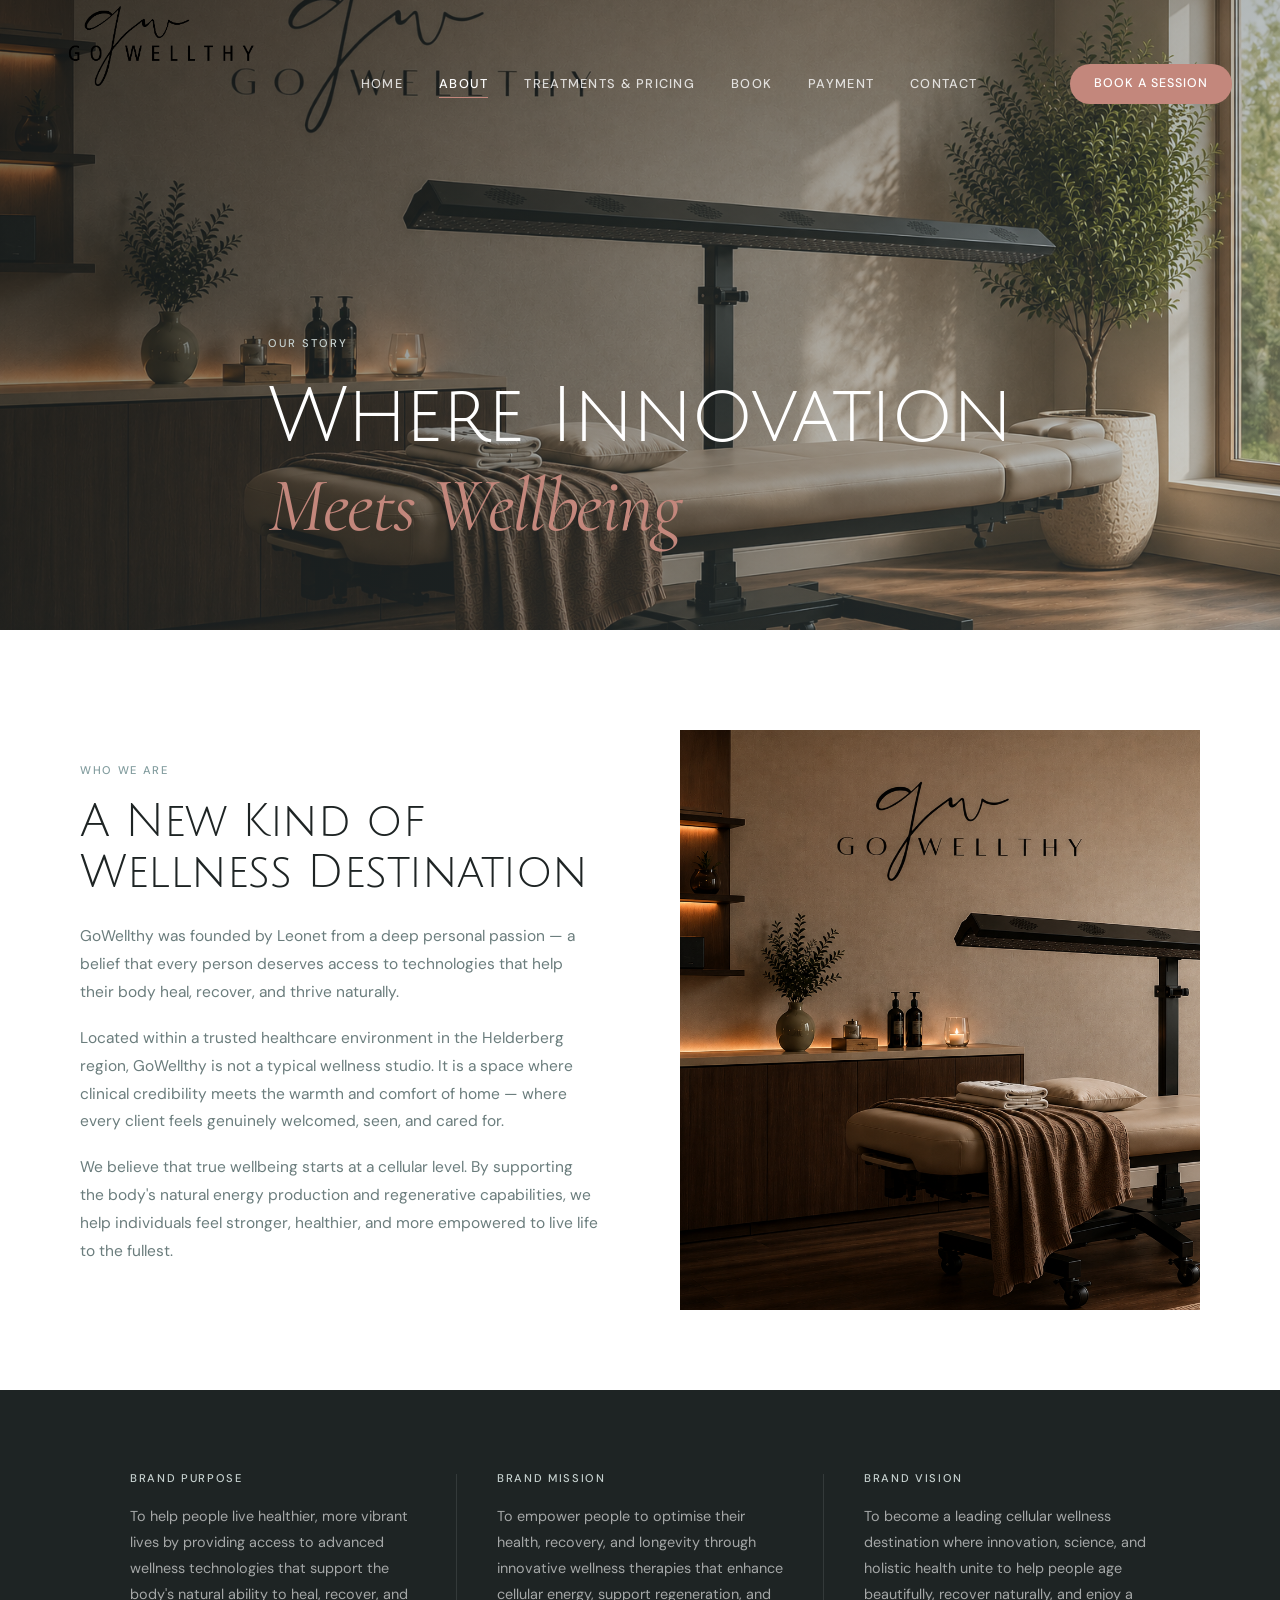
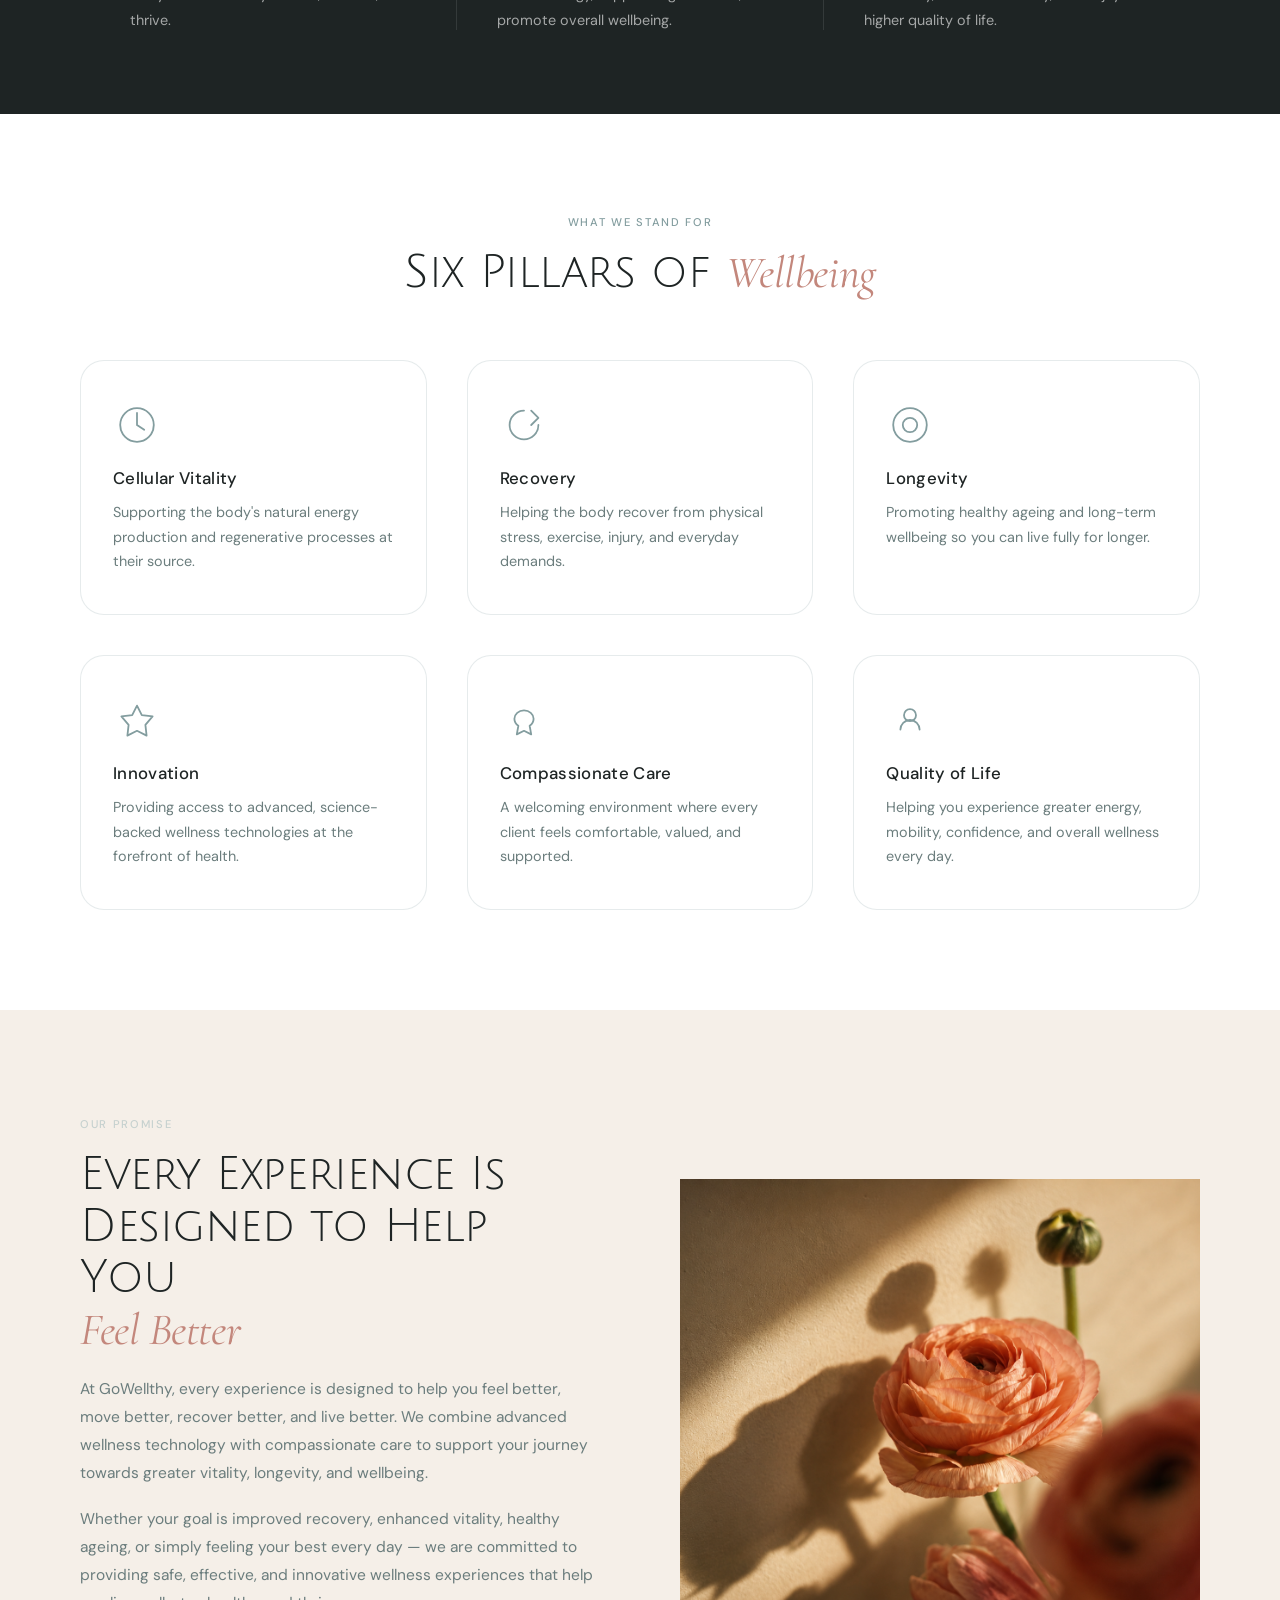
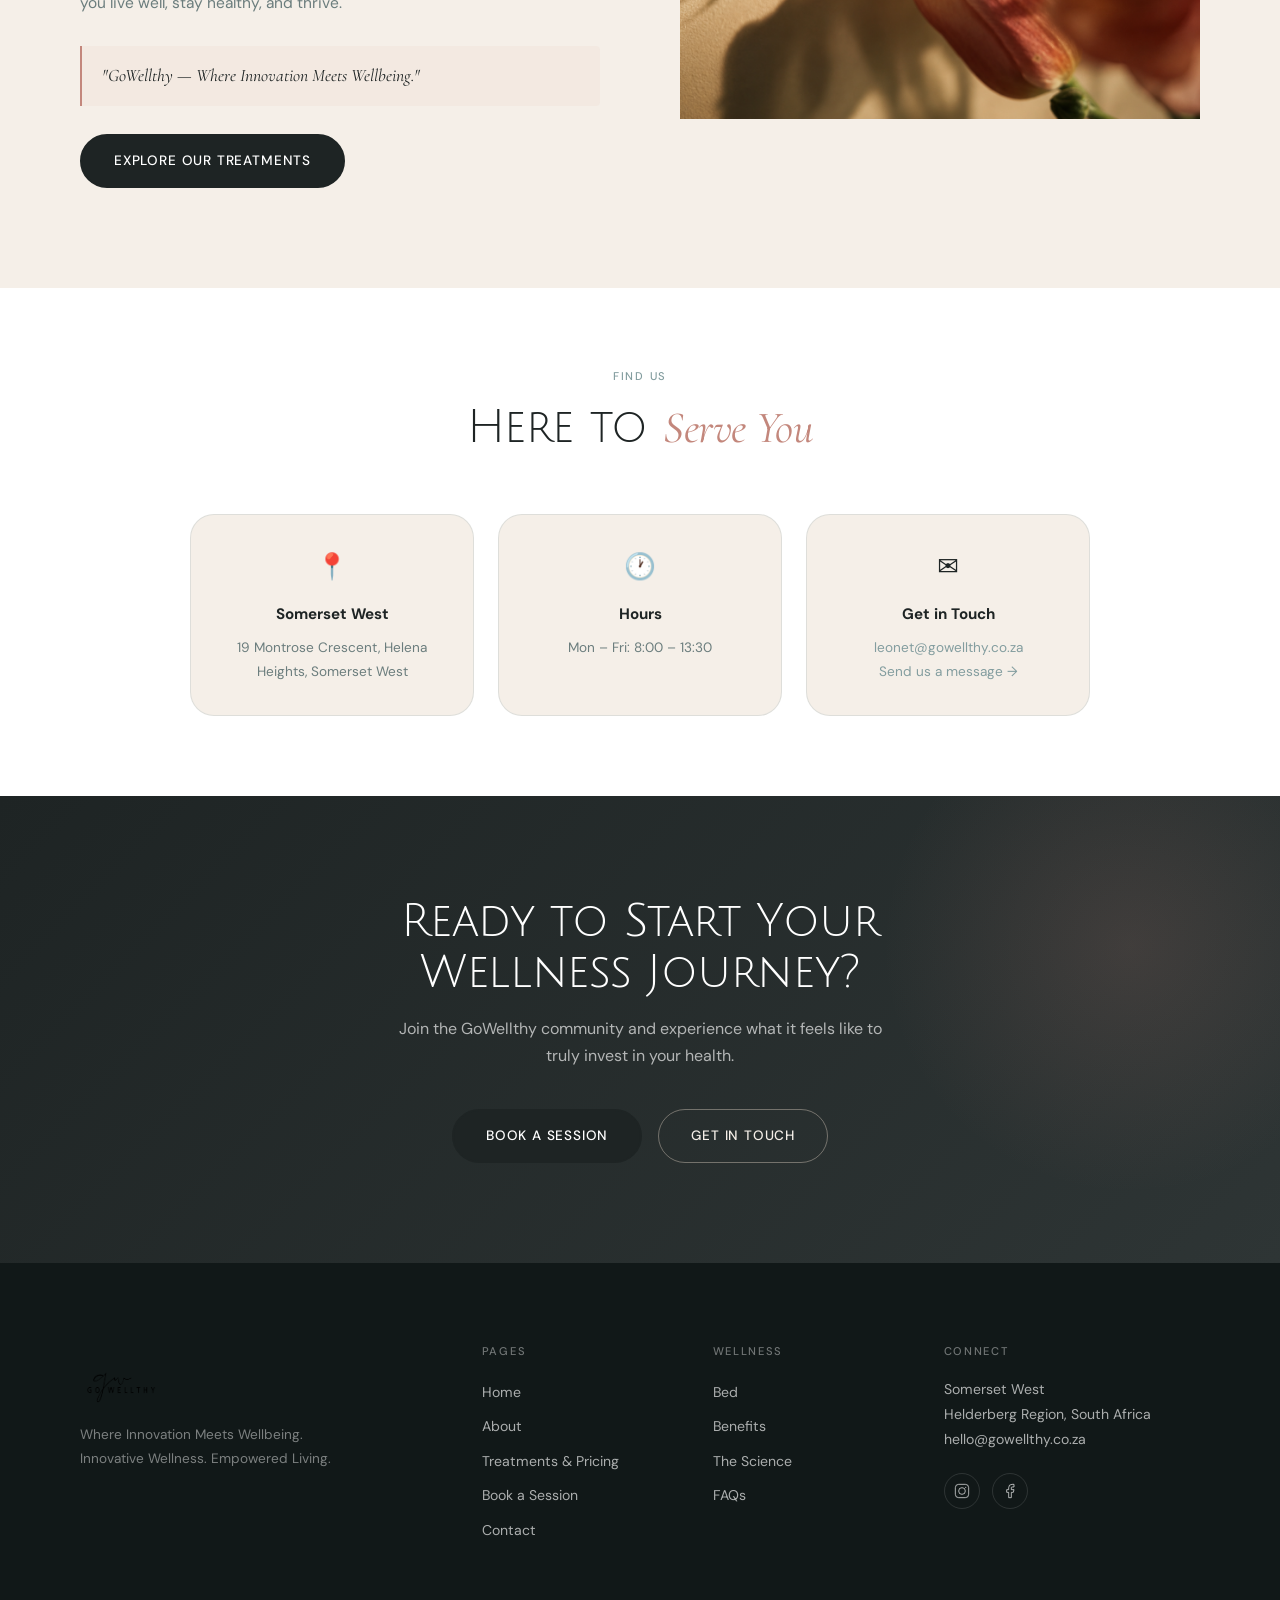
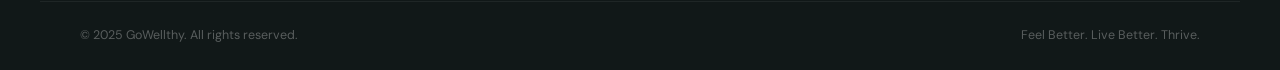
==== about.html @ ea642aed "Initial website upload" ====
﻿<!DOCTYPE html>
<html lang="en">
<head>
  <meta charset="UTF-8" />
  <meta name="viewport" content="width=device-width, initial-scale=1.0" />
  <title>About — GoWellthy</title>
  <link rel="preconnect" href="https://fonts.googleapis.com" />
  <link rel="preconnect" href="https://fonts.gstatic.com" crossorigin />
  <link href="https://fonts.googleapis.com/css2?family=Julius+Sans+One&family=Cormorant+Garamond:ital,wght@0,300;0,400;0,500;1,300;1,400&family=DM+Sans:wght@300;400;500&display=swap" rel="stylesheet" />
  <link rel="stylesheet" href="style.css" />
</head>
<body>

  <header class="nav scrolled" id="nav">
    <a href="index.html" class="logo">
      <img src="Gowellthy Logo New New.png" alt="GoWellthy" class="logo-img logo-img-dark" />
    </a>
    <nav class="nav-links">
      <a href="index.html">Home</a>
      <a href="about.html" class="active">About</a>
      <a href="treatments.html">Treatments & Pricing</a>
      <a href="bookings.html">Book</a>
      <a href="payment.html">Payment</a>
      <a href="contact.html">Contact</a>
    </nav>
    <a href="bookings.html" class="btn-nav">Book a Session</a>
    <button class="nav-toggle" id="navToggle" aria-label="Menu"><span></span><span></span><span></span></button>
  </header>

  <!-- HERO -->
  <section class="about-hero">
    <div class="about-hero-img">
      <img src="theraphy-bed2.jpg.png" alt="GoWellthy wellness space" />
      <div class="hero-overlay" style="background:linear-gradient(135deg,rgba(30,36,36,0.65) 0%,rgba(131,157,159,0.25) 100%)"></div>
    </div>
    <div class="about-hero-content container">
      <p class="eyebrow">Our Story</p>
      <h1>Where Innovation<br /><em>Meets Wellbeing</em></h1>
    </div>
  </section>

  <!-- INTRO STORY -->
  <section class="about-intro container">
    <div class="about-intro-text">
      <span class="label">Who We Are</span>
      <h2>A New Kind of<br />Wellness Destination</h2>
      <p>
        GoWellthy was founded by Leonet from a deep personal passion — a belief that every person deserves access to technologies that help their body heal, recover, and thrive naturally.
      </p>
      <p>
        Located within a trusted healthcare environment in the Helderberg region, GoWellthy is not a typical wellness studio. It is a space where clinical credibility meets the warmth and comfort of home — where every client feels genuinely welcomed, seen, and cared for.
      </p>
      <p>
        We believe that true wellbeing starts at a cellular level. By supporting the body's natural energy production and regenerative capabilities, we help individuals feel stronger, healthier, and more empowered to live life to the fullest.
      </p>
    </div>
    <div class="about-intro-visual">
      <div class="about-img-single">
        <img src="theraphy-bed2.jpg.png" alt="GoWellthy therapy space" />
      </div>
    </div>
  </section>

  <!-- PURPOSE STRIP -->
  <section class="purpose-strip">
    <div class="container">
      <div class="purpose-grid">
        <div class="purpose-item">
          <span class="label light">Brand Purpose</span>
          <p>To help people live healthier, more vibrant lives by providing access to advanced wellness technologies that support the body's natural ability to heal, recover, and thrive.</p>
        </div>
        <div class="purpose-divider"></div>
        <div class="purpose-item">
          <span class="label light">Brand Mission</span>
          <p>To empower people to optimise their health, recovery, and longevity through innovative wellness therapies that enhance cellular energy, support regeneration, and promote overall wellbeing.</p>
        </div>
        <div class="purpose-divider"></div>
        <div class="purpose-item">
          <span class="label light">Brand Vision</span>
          <p>To become a leading cellular wellness destination where innovation, science, and holistic health unite to help people age beautifully, recover naturally, and enjoy a higher quality of life.</p>
        </div>
      </div>
    </div>
  </section>

  <!-- VALUES -->
  <section class="values-section container">
    <div class="section-header">
      <span class="label">What We Stand For</span>
      <h2>Six Pillars of <em>Wellbeing</em></h2>
    </div>
    <div class="pillars-grid">
      <div class="pillar">
        <div class="pillar-icon">
          <svg viewBox="0 0 40 40" fill="none"><circle cx="20" cy="20" r="14" stroke="currentColor" stroke-width="1.5"/><path d="M20 10v10l6 4" stroke="currentColor" stroke-width="1.5" stroke-linecap="round"/></svg>
        </div>
        <h3>Cellular Vitality</h3>
        <p>Supporting the body's natural energy production and regenerative processes at their source.</p>
      </div>
      <div class="pillar">
        <div class="pillar-icon">
          <svg viewBox="0 0 40 40" fill="none"><path d="M20 8c-6.627 0-12 5.373-12 12s5.373 12 12 12 12-5.373 12-12" stroke="currentColor" stroke-width="1.5" stroke-linecap="round"/><path d="M26 8l6 6-6 6" stroke="currentColor" stroke-width="1.5" stroke-linecap="round" stroke-linejoin="round"/></svg>
        </div>
        <h3>Recovery</h3>
        <p>Helping the body recover from physical stress, exercise, injury, and everyday demands.</p>
      </div>
      <div class="pillar">
        <div class="pillar-icon">
          <svg viewBox="0 0 40 40" fill="none"><circle cx="20" cy="20" r="14" stroke="currentColor" stroke-width="1.5"/><circle cx="20" cy="20" r="6" stroke="currentColor" stroke-width="1.5"/></svg>
        </div>
        <h3>Longevity</h3>
        <p>Promoting healthy ageing and long-term wellbeing so you can live fully for longer.</p>
      </div>
      <div class="pillar">
        <div class="pillar-icon">
          <svg viewBox="0 0 40 40" fill="none"><polygon points="20,8 24,16 33,17 27,24 28,33 20,29 12,33 13,24 7,17 16,16" stroke="currentColor" stroke-width="1.5" stroke-linejoin="round"/></svg>
        </div>
        <h3>Innovation</h3>
        <p>Providing access to advanced, science-backed wellness technologies at the forefront of health.</p>
      </div>
      <div class="pillar">
        <div class="pillar-icon">
          <svg viewBox="0 0 40 40" fill="none"><path d="M20 12c-4.418 0-8 3.134-8 7 0 2.4 1.3 4.5 3.3 5.8L14 32l6-3 6 3-1.3-7.2c2-1.3 3.3-3.4 3.3-5.8 0-3.866-3.582-7-8-7z" stroke="currentColor" stroke-width="1.5" stroke-linejoin="round"/></svg>
        </div>
        <h3>Compassionate Care</h3>
        <p>A welcoming environment where every client feels comfortable, valued, and supported.</p>
      </div>
      <div class="pillar">
        <div class="pillar-icon">
          <svg viewBox="0 0 40 40" fill="none"><path d="M12 28c0-4.418 3.582-8 8-8s8 3.582 8 8" stroke="currentColor" stroke-width="1.5" stroke-linecap="round"/><circle cx="20" cy="16" r="5" stroke="currentColor" stroke-width="1.5"/></svg>
        </div>
        <h3>Quality of Life</h3>
        <p>Helping you experience greater energy, mobility, confidence, and overall wellness every day.</p>
      </div>
    </div>
  </section>

  <!-- PROMISE -->
  <section class="promise-section">
    <div class="container">
      <div class="promise-inner">
        <div class="promise-text">
          <span class="label light">Our Promise</span>
          <h2>Every Experience Is Designed to Help You<br /><em>Feel Better</em></h2>
          <p>
            At GoWellthy, every experience is designed to help you feel better, move better, recover better, and live better. We combine advanced wellness technology with compassionate care to support your journey towards greater vitality, longevity, and wellbeing.
          </p>
          <p>
            Whether your goal is improved recovery, enhanced vitality, healthy ageing, or simply feeling your best every day — we are committed to providing safe, effective, and innovative wellness experiences that help you live well, stay healthy, and thrive.
          </p>
          <blockquote class="brand-quote">
            <em>"GoWellthy — Where Innovation Meets Wellbeing."</em>
          </blockquote>
          <a href="treatments.html" class="btn-primary">Explore Our Treatments</a>
        </div>
        <div class="promise-img">
          <img src="flower.jpg.png" alt="GoWellthy wellness" />
        </div>
      </div>
    </div>
  </section>

  <!-- LOCATION -->
  <section class="about-location container">
    <div class="section-header">
      <span class="label">Find Us</span>
      <h2>Here to <em>Serve You</em></h2>
    </div>
    <div class="location-cards">
      <div class="loc-card">
        <div class="loc-icon">📍</div>
        <h4>Somerset West</h4>
        <p>19 Montrose Crescent, Helena Heights, Somerset West</p>
      </div>
      <div class="loc-card">
        <div class="loc-icon">🕐</div>
        <h4>Hours</h4>
        <p>Mon – Fri: 8:00 – 13:30</p>
      </div>
      <div class="loc-card">
        <div class="loc-icon">✉️</div>
        <h4>Get in Touch</h4>
        <p><a href="mailto:leonet@gowellthy.co.za" style="color:var(--teal)">leonet@gowellthy.co.za</a><br /><a href="contact.html" style="color:var(--teal)">Send us a message →</a></p>
      </div>
    </div>
  </section>

  <!-- CTA -->
  <section class="cta-banner">
    <div class="cta-inner container">
      <h2>Ready to Start Your<br />Wellness Journey?</h2>
      <p>Join the GoWellthy community and experience what it feels like to truly invest in your health.</p>
      <div class="cta-actions">
        <a href="bookings.html" class="btn-primary">Book a Session</a>
        <a href="contact.html" class="btn-ghost-dark">Get in Touch</a>
      </div>
    </div>
  </section>

  <footer class="footer">
    <div class="footer-inner container">
      <div class="footer-brand">
        <a href="index.html" class="logo"><img src="Gowellthy Logo New New.png" alt="GoWellthy" class="logo-img footer-logo-img" /></a>
        <p>Where Innovation Meets Wellbeing.<br />Innovative Wellness. Empowered Living.</p>
      </div>
      <div class="footer-links">
        <h4>Pages</h4>
        <a href="index.html">Home</a>
        <a href="about.html">About</a>
        <a href="treatments.html">Treatments & Pricing</a>
        <a href="bookings.html">Book a Session</a>
        <a href="contact.html">Contact</a>
      </div>
      <div class="footer-links">
        <h4>Wellness</h4>
        <a href="treatments.html#">Bed</a>
        <a href="treatments.html#benefits">Benefits</a>
        <a href="treatments.html#science">The Science</a>
        <a href="treatments.html#faq">FAQs</a>
      </div>
      <div class="footer-contact">
        <h4>Connect</h4>
        <p>Somerset West<br />Helderberg Region, South Africa</p>
        <a href="mailto:hello@gowellthy.co.za">hello@gowellthy.co.za</a>
        <div class="social-links">
          <a href="#" aria-label="Instagram"><svg viewBox="0 0 24 24" fill="none" stroke="currentColor" stroke-width="1.5"><rect x="2" y="2" width="20" height="20" rx="5"/><circle cx="12" cy="12" r="5"/><circle cx="17.5" cy="6.5" r="1" fill="currentColor" stroke="none"/></svg></a>
          <a href="#" aria-label="Facebook"><svg viewBox="0 0 24 24" fill="none" stroke="currentColor" stroke-width="1.5"><path d="M18 2h-3a5 5 0 00-5 5v3H7v4h3v8h4v-8h3l1-4h-4V7a1 1 0 011-1h3z"/></svg></a>
        </div>
      </div>
    </div>
    <div class="footer-bottom container">
      <p>© 2025 GoWellthy. All rights reserved.</p>
      <p>Feel Better. Live Better. Thrive.</p>
    </div>
  </footer>

  <script src="main.js"></script>
</body>
</html>
---- style.css ----
/* ============================
   GOWELLTHY — GLOBAL STYLES
   ============================ */

:root {
  --sage: #c6d1cf;
  --terracotta: #c3877c;
  --teal: #839d9f;
  --cream: #e7d7c9;
  --cream-light: #f5efe8;
  --dark: #1e2424;
  --dark-mid: #2e3535;
  --mid: #6b7d7d;
  --light-border: rgba(131, 157, 159, 0.2);

  --font-display: 'Julius Sans One', 'Cormorant Garamond', serif;
  --font-serif: 'Cormorant Garamond', Georgia, serif;
  --font-body: 'DM Sans', system-ui, sans-serif;

  --radius-sm: 4px;
  --radius-md: 12px;
  --radius-lg: 24px;
  --radius-pill: 100px;
  --radius-arch: 120px 120px 0 0;

  --shadow-soft: 0 4px 32px rgba(30,36,36,0.08);
  --shadow-mid: 0 8px 48px rgba(30,36,36,0.12);
  --transition: 0.3s cubic-bezier(0.4, 0, 0.2, 1);
}

*, *::before, *::after { box-sizing: border-box; margin: 0; padding: 0; }

html { scroll-behavior: smooth; }

body {
  font-family: var(--font-body);
  color: var(--dark);
  background: #fff;
  line-height: 1.6;
  overflow-x: hidden;
}

img { display: block; width: 100%; height: 100%; object-fit: cover; }
a { text-decoration: none; color: inherit; }

.container {
  max-width: 1200px;
  margin: 0 auto;
  padding: 0 40px;
}

/* ============================
   TYPOGRAPHY
   ============================ */

h1, h2, h3 { line-height: 1.15; }

h1 {
  font-family: var(--font-display);
  font-size: clamp(2.8rem, 6vw, 5.5rem);
  font-weight: 400;
  letter-spacing: -0.02em;
}

h2 {
  font-family: var(--font-display);
  font-size: clamp(1.8rem, 3.5vw, 3rem);
  font-weight: 400;
  letter-spacing: -0.01em;
}

h3 {
  font-family: var(--font-body);
  font-size: 1.05rem;
  font-weight: 500;
  letter-spacing: 0.02em;
}

h1 em, h2 em {
  font-family: var(--font-serif);
  font-style: italic;
  color: var(--terracotta);
}

.label {
  display: inline-block;
  font-family: var(--font-body);
  font-size: 0.7rem;
  font-weight: 500;
  letter-spacing: 0.15em;
  text-transform: uppercase;
  color: var(--teal);
  margin-bottom: 16px;
}
.label.light { color: var(--sage); }

.eyebrow {
  font-size: 0.7rem;
  font-weight: 500;
  letter-spacing: 0.18em;
  text-transform: uppercase;
  color: var(--sage);
  margin-bottom: 20px;
}

.section-header {
  text-align: center;
  margin-bottom: 60px;
}
.section-header .label { display: block; }

/* ============================
   BUTTONS
   ============================ */

.btn-primary {
  display: inline-flex;
  align-items: center;
  gap: 8px;
  padding: 14px 32px;
  background: var(--dark);
  color: #fff;
  font-family: var(--font-body);
  font-size: 0.85rem;
  font-weight: 500;
  letter-spacing: 0.06em;
  text-transform: uppercase;
  border-radius: var(--radius-pill);
  transition: var(--transition);
  border: 2px solid var(--dark);
}
.btn-primary:hover {
  background: var(--terracotta);
  border-color: var(--terracotta);
}

.btn-ghost {
  display: inline-flex;
  align-items: center;
  gap: 8px;
  padding: 14px 32px;
  background: transparent;
  color: #fff;
  font-family: var(--font-body);
  font-size: 0.85rem;
  font-weight: 500;
  letter-spacing: 0.06em;
  text-transform: uppercase;
  border-radius: var(--radius-pill);
  border: 1.5px solid rgba(255,255,255,0.5);
  transition: var(--transition);
}
.btn-ghost:hover {
  border-color: #fff;
  background: rgba(255,255,255,0.1);
}

.btn-ghost-dark {
  display: inline-flex;
  align-items: center;
  padding: 14px 32px;
  background: transparent;
  color: var(--cream-light);
  font-family: var(--font-body);
  font-size: 0.85rem;
  font-weight: 500;
  letter-spacing: 0.06em;
  text-transform: uppercase;
  border-radius: var(--radius-pill);
  border: 1.5px solid rgba(231,215,201,0.4);
  transition: var(--transition);
}
.btn-ghost-dark:hover {
  border-color: var(--cream);
  background: rgba(231,215,201,0.1);
}

.btn-nav {
  padding: 10px 24px;
  background: var(--terracotta);
  color: #fff;
  font-size: 0.78rem;
  font-weight: 500;
  letter-spacing: 0.08em;
  text-transform: uppercase;
  border-radius: var(--radius-pill);
  transition: var(--transition);
  white-space: nowrap;
}
.btn-nav:hover { background: var(--dark); }

.link-arrow {
  display: inline-flex;
  align-items: center;
  gap: 8px;
  font-size: 0.85rem;
  font-weight: 500;
  letter-spacing: 0.05em;
  color: var(--teal);
  text-transform: uppercase;
  border-bottom: 1px solid currentColor;
  padding-bottom: 2px;
  transition: var(--transition);
}
.link-arrow:hover { color: var(--terracotta); }

/* ============================
   NAVIGATION
   ============================ */

.nav {
  position: fixed;
  top: 0;
  left: 0;
  right: 0;
  z-index: 100;
  display: flex;
  align-items: center;
  justify-content: space-between;
  padding: 24px 48px;
  transition: var(--transition);
}

.nav.scrolled {
  background: rgba(255, 255, 255, 0.95);
  backdrop-filter: blur(12px);
  -webkit-backdrop-filter: blur(12px);
  padding: 16px 48px;
  box-shadow: 0 1px 0 var(--light-border), var(--shadow-soft);
}

.logo {
  font-family: var(--font-display);
  font-size: 1.4rem;
  letter-spacing: 0.04em;
  color: #fff;
  transition: var(--transition);
}
.nav.scrolled .logo { color: var(--dark); }

.logo-gw { opacity: 0.7; }
.logo-wellthy { font-weight: 400; }

.nav-links {
  display: flex;
  gap: 36px;
  align-items: center;
}
.nav-links a {
  font-size: 0.8rem;
  font-weight: 500;
  letter-spacing: 0.1em;
  text-transform: uppercase;
  color: rgba(255,255,255,0.8);
  transition: var(--transition);
  position: relative;
}
.nav-links a::after {
  content: '';
  position: absolute;
  bottom: -4px;
  left: 0;
  width: 0;
  height: 1px;
  background: var(--terracotta);
  transition: var(--transition);
}
.nav-links a:hover, .nav-links a.active { color: #fff; }
.nav-links a:hover::after, .nav-links a.active::after { width: 100%; }

.nav.scrolled .nav-links a { color: var(--mid); }
.nav.scrolled .nav-links a:hover,
.nav.scrolled .nav-links a.active { color: var(--dark); }

.nav-toggle { display: none; background: none; border: none; cursor: pointer; flex-direction: column; gap: 5px; }
.nav-toggle span { display: block; width: 22px; height: 1.5px; background: #fff; transition: var(--transition); }
.nav.scrolled .nav-toggle span { background: var(--dark); }

/* ============================
   HERO
   ============================ */

.hero {
  position: relative;
  height: 100vh;
  min-height: 700px;
  display: flex;
  align-items: center;
  overflow: hidden;
}

.hero-img-wrap {
  position: absolute;
  inset: 0;
}

.hero-img {
  width: 100%;
  height: 100%;
  object-fit: cover;
  object-position: center 30%;
  transform: scale(1.05);
  animation: heroZoom 12s ease-in-out infinite alternate;
}

@keyframes heroZoom {
  from { transform: scale(1.05); }
  to { transform: scale(1); }
}

.hero-overlay {
  position: absolute;
  inset: 0;
  background: linear-gradient(
    135deg,
    rgba(30, 36, 36, 0.72) 0%,
    rgba(30, 36, 36, 0.4) 60%,
    rgba(131, 157, 159, 0.2) 100%
  );
}

.hero-content {
  position: relative;
  z-index: 2;
  max-width: 720px;
  padding: 0 48px;
  margin-top: 60px;
}

.hero-title {
  color: #fff;
  margin-bottom: 24px;
}

.hero-sub {
  color: rgba(255,255,255,0.82);
  font-size: 1.05rem;
  line-height: 1.7;
  max-width: 520px;
  margin-bottom: 40px;
}

.hero-cta {
  display: flex;
  gap: 16px;
  flex-wrap: wrap;
}

.hero-scroll {
  position: absolute;
  bottom: 40px;
  right: 48px;
  z-index: 2;
  display: flex;
  flex-direction: column;
  align-items: center;
  gap: 12px;
  color: rgba(255,255,255,0.5);
  font-size: 0.65rem;
  letter-spacing: 0.15em;
  text-transform: uppercase;
}

.scroll-line {
  width: 1px;
  height: 60px;
  background: linear-gradient(to bottom, rgba(255,255,255,0.5), transparent);
  animation: scrollPulse 2s ease-in-out infinite;
}

@keyframes scrollPulse {
  0%, 100% { opacity: 0.4; transform: scaleY(1); }
  50% { opacity: 1; transform: scaleY(0.8); }
}

/* ============================
   BELIEF STRIP
   ============================ */

.belief-strip {
  background: var(--dark);
  padding: 56px 48px;
  text-align: center;
}

.belief-text {
  font-family: var(--font-serif);
  font-size: clamp(1.2rem, 2.5vw, 1.8rem);
  font-weight: 300;
  font-style: italic;
  color: var(--cream);
  max-width: 800px;
  margin: 0 auto;
  line-height: 1.6;
}

/* ============================
   INTRO
   ============================ */

.intro {
  display: grid;
  grid-template-columns: 1fr 1fr;
  gap: 80px;
  align-items: center;
  padding-top: 100px;
  padding-bottom: 100px;
}

.intro-text h2 { margin-bottom: 24px; }
.intro-text p {
  color: var(--mid);
  margin-bottom: 20px;
  font-size: 1rem;
  line-height: 1.75;
}
.intro-text strong { color: var(--dark); font-weight: 500; }
.intro-text .link-arrow { margin-top: 16px; }

.intro-visual {
  position: relative;
}

.intro-img-wrap {
  border-radius: var(--radius-arch) var(--radius-arch) var(--radius-lg) var(--radius-lg);
  overflow: hidden;
  height: auto;
  aspect-ratio: 16 / 9;
}

.intro-img-wrap img {
  object-position: left center;
}

.intro-img-wrap video {
  width: 100%;
  height: 100%;
  object-fit: contain;
  background: var(--dark);
}

.intro-badge {
  position: absolute;
  bottom: -20px;
  left: -20px;
  background: var(--terracotta);
  color: #fff;
  padding: 24px 28px;
  border-radius: var(--radius-lg);
  text-align: center;
  box-shadow: var(--shadow-mid);
}

.badge-num {
  display: block;
  font-family: var(--font-display);
  font-size: 2rem;
  line-height: 1;
  margin-bottom: 4px;
}
.badge-label {
  font-size: 0.7rem;
  letter-spacing: 0.1em;
  text-transform: uppercase;
  opacity: 0.9;
}

/* ============================
   PILLARS
   ============================ */

.pillars {
  background: var(--cream-light);
  padding: 100px 40px;
}

.pillars-grid {
  display: grid;
  grid-template-columns: repeat(3, 1fr);
  gap: 40px;
}

.pillar {
  background: #fff;
  padding: 40px 32px;
  border-radius: var(--radius-lg);
  border: 1px solid var(--light-border);
  transition: var(--transition);
}
.pillar:hover {
  transform: translateY(-4px);
  box-shadow: var(--shadow-mid);
  border-color: var(--sage);
}

.pillar-icon {
  width: 48px;
  height: 48px;
  color: var(--teal);
  margin-bottom: 20px;
}

.pillar h3 {
  margin-bottom: 12px;
  color: var(--dark);
}

.pillar p {
  color: var(--mid);
  font-size: 0.9rem;
  line-height: 1.7;
}

/* ============================
   PRODUCT FEATURE
   ============================ */

.product-feature {
  display: grid;
  grid-template-columns: 1fr 1fr;
  min-height: 700px;
}

.product-img-side {
  position: relative;
  overflow: hidden;
  min-height: 600px;
}

.product-img-side img {
  height: 100%;
  object-position: center;
}

.product-tag {
  position: absolute;
  top: 40px;
  left: 40px;
  background: rgba(255,255,255,0.9);
  backdrop-filter: blur(8px);
  padding: 10px 20px;
  border-radius: var(--radius-pill);
  font-size: 0.75rem;
  font-weight: 500;
  letter-spacing: 0.1em;
  text-transform: uppercase;
  color: var(--dark);
}

.product-content {
  background: var(--dark);
  padding: 80px 64px;
  display: flex;
  flex-direction: column;
  justify-content: center;
}

.product-content h2 {
  color: #fff;
  margin-bottom: 20px;
}

.product-lead {
  color: rgba(255,255,255,0.7);
  font-size: 1rem;
  line-height: 1.75;
  margin-bottom: 36px;
  border-left: 2px solid var(--terracotta);
  padding-left: 20px;
}

.product-benefits {
  list-style: none;
  display: flex;
  flex-direction: column;
  gap: 12px;
  margin-bottom: 36px;
}
.product-benefits li {
  display: flex;
  align-items: center;
  gap: 12px;
  color: rgba(255,255,255,0.85);
  font-size: 0.9rem;
}
.check { color: var(--terracotta); font-size: 0.7rem; }

.product-wavelengths {
  display: flex;
  gap: 24px;
  margin-bottom: 40px;
  padding: 20px;
  background: rgba(255,255,255,0.04);
  border-radius: var(--radius-md);
  border: 1px solid rgba(255,255,255,0.08);
}
.wl-item {
  display: flex;
  align-items: center;
  gap: 12px;
  flex: 1;
}
.wl-dot {
  width: 14px;
  height: 14px;
  border-radius: 50%;
  flex-shrink: 0;
}
.wl-dot.red { background: #e05c4b; box-shadow: 0 0 12px rgba(224,92,75,0.6); }
.wl-dot.nir { background: #9b5de5; box-shadow: 0 0 12px rgba(155,93,229,0.6); }
.wl-item strong { display: block; color: #fff; font-size: 0.85rem; margin-bottom: 2px; }
.wl-item small { color: rgba(255,255,255,0.5); font-size: 0.75rem; }

/* ============================
   AUDIENCE
   ============================ */

/* LOGO IMAGE */
.logo-img {
  height: 260px;
  width: auto;
  object-fit: contain;
  display: block;
  margin-top: -60px;
}

.footer-logo-img {
  height: 80px;
  margin-top: 0;
}

.logo-img-dark {
  height: 220px;
  margin-top: -100px;
}

.nav.scrolled .nav-links a,
.nav.scrolled .btn-nav {
  color: var(--dark);
}

.nav.scrolled .btn-nav {
  border-color: var(--dark);
}

.audience {
  padding: 100px 40px;
}

/* NEW SPLIT LAYOUT */
.audience-split {
  display: grid;
  grid-template-columns: 1fr 1fr;
  gap: 80px;
  align-items: center;
}

.audience-split-img {
  border-radius: var(--radius-arch);
  overflow: hidden;
  height: 640px;
}

.audience-split-img img {
  width: 100%;
  height: 100%;
  object-fit: cover;
  object-position: top center;
}

.audience-split-content {
  display: flex;
  flex-direction: column;
  gap: 0;
}

.audience-split-content h2 {
  font-size: clamp(2rem, 3.5vw, 3rem);
  font-family: var(--font-serif);
  font-weight: 300;
  line-height: 1.2;
  margin: 8px 0 40px;
}

.audience-items {
  display: flex;
  flex-direction: column;
  gap: 0;
  margin-bottom: 40px;
}

.audience-item {
  display: flex;
  gap: 24px;
  align-items: flex-start;
  padding: 24px 0;
  border-bottom: 1px solid var(--light-border);
}

.audience-item:first-child {
  border-top: 1px solid var(--light-border);
}

.audience-num {
  font-family: var(--font-display);
  font-size: 0.7rem;
  color: var(--terracotta);
  letter-spacing: 0.1em;
  min-width: 28px;
  padding-top: 4px;
}

.audience-item h3 {
  font-family: var(--font-serif);
  font-size: 1.1rem;
  font-weight: 500;
  margin-bottom: 6px;
  color: var(--dark);
}

.audience-item p {
  font-size: 0.88rem;
  color: var(--mid);
  line-height: 1.6;
}

/* KEEP OLD GRID STYLES for any other pages */
.audience-grid {
  display: grid;
  grid-template-columns: repeat(4, 1fr);
  gap: 24px;
}

.audience-card {
  background: #fff;
  border: 1px solid var(--light-border);
  border-radius: var(--radius-lg);
  overflow: hidden;
  transition: var(--transition);
}
.audience-card:hover {
  transform: translateY(-6px);
  box-shadow: var(--shadow-mid);
}

.audience-icon-block {
  height: 140px;
  display: flex;
  align-items: center;
  justify-content: center;
  border-radius: var(--radius-md) var(--radius-md) 0 0;
}

.audience-img {
  height: 220px;
  overflow: hidden;
  border-radius: 0 0 var(--radius-lg) var(--radius-lg);
  position: relative;
}
.audience-img img {
  transition: transform 0.5s ease;
}
.audience-card:hover .audience-img img {
  transform: scale(1.05);
}

.audience-card h3 {
  padding: 20px 20px 8px;
  font-size: 0.95rem;
  color: var(--dark);
}

.audience-card p {
  padding: 0 20px 24px;
  color: var(--mid);
  font-size: 0.85rem;
  line-height: 1.6;
}

/* ============================
   LOCATION STRIP
   ============================ */

.location-strip {
  display: grid;
  grid-template-columns: 1fr 1fr;
  min-height: 480px;
  background: var(--sage);
}

.location-content {
  display: flex;
  flex-direction: column;
  justify-content: center;
  padding: 80px 64px;
}

.location-content h2 {
  color: var(--dark);
  margin-bottom: 16px;
}

.location-content p {
  color: var(--dark-mid);
  font-size: 1rem;
  margin-bottom: 36px;
  opacity: 0.8;
}

.location-visual {
  overflow: hidden;
}
.location-visual img {
  height: 100%;
  object-fit: cover;
}

/* ============================
   TESTIMONIALS
   ============================ */

.testimonials {
  padding: 100px 40px;
  background: var(--cream-light);
}

.testimonials-grid {
  display: grid;
  grid-template-columns: 1fr 1.15fr 1fr;
  gap: 24px;
  align-items: start;
}

.testimonial {
  background: #fff;
  padding: 36px;
  border-radius: var(--radius-lg);
  border: 1px solid var(--light-border);
}

.testimonial.featured {
  background: var(--dark);
  border-color: var(--dark);
  transform: translateY(-16px);
}

.stars {
  color: var(--terracotta);
  font-size: 0.6rem;
  letter-spacing: 4px;
  margin-bottom: 16px;
}

.testimonial p {
  font-family: var(--font-serif);
  font-size: 1rem;
  line-height: 1.8;
  color: var(--mid);
  font-style: italic;
  margin-bottom: 28px;
}

.testimonial.featured p { color: rgba(255,255,255,0.75); }

.testimonial-author {
  display: flex;
  align-items: center;
  gap: 12px;
}

.author-avatar {
  width: 44px;
  height: 44px;
  border-radius: 50%;
  display: flex;
  align-items: center;
  justify-content: center;
  font-family: var(--font-display);
  font-size: 1rem;
  color: #fff;
  flex-shrink: 0;
}

.testimonial-author strong {
  display: block;
  font-size: 0.9rem;
  color: var(--dark);
}
.testimonial.featured .testimonial-author strong { color: #fff; }

.testimonial-author small {
  font-size: 0.78rem;
  color: var(--mid);
}
.testimonial.featured .testimonial-author small { color: rgba(255,255,255,0.5); }

/* ============================
   CTA BANNER
   ============================ */

.cta-banner {
  background: linear-gradient(135deg, var(--dark) 0%, var(--dark-mid) 100%);
  padding: 100px 40px;
  text-align: center;
  position: relative;
  overflow: hidden;
}

.cta-banner::before {
  content: '';
  position: absolute;
  top: -100px;
  right: -100px;
  width: 500px;
  height: 500px;
  border-radius: 50%;
  background: radial-gradient(circle, rgba(195,135,124,0.15) 0%, transparent 70%);
  pointer-events: none;
}

.cta-inner h2 {
  color: #fff;
  margin-bottom: 16px;
}

.cta-inner p {
  color: rgba(255,255,255,0.65);
  font-size: 1rem;
  max-width: 520px;
  margin: 0 auto 40px;
  line-height: 1.7;
}

.cta-actions {
  display: flex;
  gap: 16px;
  justify-content: center;
  flex-wrap: wrap;
}

/* ============================
   FOOTER
   ============================ */

.footer {
  background: #111818;
  color: rgba(255,255,255,0.6);
  padding-top: 80px;
}

.footer-inner {
  display: grid;
  grid-template-columns: 2fr 1fr 1fr 1.5fr;
  gap: 60px;
  padding-bottom: 60px;
  border-bottom: 1px solid rgba(255,255,255,0.06);
}

.footer-brand .logo { margin-bottom: 20px; }
.footer-brand .logo .logo-gw,
.footer-brand .logo .logo-wellthy { color: rgba(255,255,255,0.85); }

.footer-brand p {
  font-size: 0.85rem;
  line-height: 1.8;
  color: rgba(255,255,255,0.45);
}

.footer-links {
  display: flex;
  flex-direction: column;
  gap: 12px;
}

.footer-links h4 {
  font-size: 0.7rem;
  letter-spacing: 0.15em;
  text-transform: uppercase;
  color: rgba(255,255,255,0.4);
  margin-bottom: 8px;
  font-weight: 500;
}

.footer-links a {
  font-size: 0.88rem;
  color: rgba(255,255,255,0.65);
  transition: var(--transition);
}
.footer-links a:hover { color: var(--cream); }

.footer-contact h4 {
  font-size: 0.7rem;
  letter-spacing: 0.15em;
  text-transform: uppercase;
  color: rgba(255,255,255,0.4);
  margin-bottom: 16px;
  font-weight: 500;
}

.footer-contact p, .footer-contact a {
  font-size: 0.88rem;
  line-height: 1.8;
  color: rgba(255,255,255,0.65);
  display: block;
}
.footer-contact a:hover { color: var(--cream); }

.social-links {
  display: flex;
  gap: 12px;
  margin-top: 20px;
}
.social-links a {
  width: 36px;
  height: 36px;
  border: 1px solid rgba(255,255,255,0.12);
  border-radius: 50%;
  display: flex;
  align-items: center;
  justify-content: center;
  transition: var(--transition);
}
.social-links a svg {
  width: 16px;
  height: 16px;
  display: block;
  flex-shrink: 0;
}
.social-links a:hover {
  border-color: var(--terracotta);
  background: rgba(195,135,124,0.1);
}

.footer-bottom {
  display: flex;
  justify-content: space-between;
  align-items: center;
  padding: 24px 40px;
  font-size: 0.78rem;
  color: rgba(255,255,255,0.3);
}

/* ============================
   PAGE HERO (inner pages)
   ============================ */

.page-hero {
  padding: 160px 0 80px;
  background: var(--cream-light);
  text-align: center;
}

.page-hero .eyebrow { color: var(--teal); }

.page-hero h1 {
  font-size: clamp(2.2rem, 5vw, 4rem);
  margin-bottom: 20px;
}

.page-hero p {
  font-size: 1.05rem;
  color: var(--mid);
  max-width: 560px;
  margin: 0 auto;
  line-height: 1.75;
}

/* ============================
   TREATMENTS PAGE
   ============================ */

.treatment-hero-img {
  width: 100%;
  height: 480px;
  overflow: hidden;
  position: relative;
}

.treatment-hero-img img {
  height: 100%;
  object-position: center 15%;
}

.treatment-hero-img::after {
  content: '';
  position: absolute;
  bottom: 0;
  left: 0;
  right: 0;
  height: 120px;
  background: linear-gradient(transparent, #fff);
}

.treatment-section {
  padding: 80px 0;
}

.treatment-grid {
  display: grid;
  grid-template-columns: 1.2fr 1fr;
  gap: 80px;
  align-items: center;
}

.treatment-detail h2 { margin-bottom: 20px; }

.treatment-detail p {
  color: var(--mid);
  line-height: 1.8;
  margin-bottom: 20px;
}

.science-boxes {
  display: grid;
  grid-template-columns: 1fr 1fr;
  gap: 16px;
  margin: 32px 0;
}

.science-box {
  padding: 20px;
  background: var(--cream-light);
  border-radius: var(--radius-md);
  border-left: 3px solid var(--terracotta);
}

.wl-badge {
  display: inline-block;
  font-size: 0.68rem;
  font-weight: 500;
  letter-spacing: 0.1em;
  text-transform: uppercase;
  padding: 3px 10px;
  border-radius: var(--radius-pill);
  margin-bottom: 10px;
}

.science-box h4 {
  font-size: 0.8rem;
  letter-spacing: 0.08em;
  text-transform: uppercase;
  color: var(--teal);
  margin-bottom: 8px;
  font-weight: 500;
}

.science-box p {
  font-size: 0.85rem;
  color: var(--mid);
  margin: 0;
  line-height: 1.6;
}

.medical-disclaimer {
  display: flex;
  gap: 10px;
  align-items: flex-start;
  background: var(--cream-light);
  border-left: 3px solid var(--terracotta);
  border-radius: 0 var(--radius-md) var(--radius-md) 0;
  padding: 14px 16px;
  margin-top: 16px;
}

.medical-disclaimer svg {
  flex-shrink: 0;
  color: var(--terracotta);
  margin-top: 2px;
}

.medical-disclaimer p {
  font-size: 0.75rem;
  color: var(--mid);
  line-height: 1.6;
  margin: 0;
}

.medical-disclaimer strong {
  color: var(--dark);
}

.treatment-img-col {
  display: flex;
  flex-direction: column;
  gap: 16px;
}

.treatment-img-side {
  border-radius: var(--radius-arch) var(--radius-arch) var(--radius-lg) var(--radius-lg);
  overflow: hidden;
  height: 520px;
}

.treatment-img-side img {
  object-position: center top;
}

.benefits-section {
  background: var(--dark);
  padding: 100px 0;
}

.benefits-section .section-header h2 { color: #fff; }
.benefits-section .label { color: var(--sage); }

.benefits-grid {
  display: grid;
  grid-template-columns: repeat(3, 1fr);
  gap: 24px;
}

.benefit-card {
  padding: 32px;
  background: rgba(255,255,255,0.04);
  border: 1px solid rgba(255,255,255,0.07);
  border-radius: var(--radius-lg);
  transition: var(--transition);
}
.benefit-card:hover {
  background: rgba(195,135,124,0.1);
  border-color: rgba(195,135,124,0.3);
}

.benefit-num {
  font-family: var(--font-display);
  font-size: 2.5rem;
  color: var(--terracotta);
  opacity: 0.4;
  line-height: 1;
  margin-bottom: 12px;
}

.benefit-card h3 { color: #fff; margin-bottom: 10px; }
.benefit-card p { color: rgba(255,255,255,0.55); font-size: 0.88rem; line-height: 1.7; }

.faq-section { padding: 80px 0; }

.faq-list { max-width: 720px; margin: 0 auto; }

.faq-item {
  border-bottom: 1px solid var(--light-border);
  padding: 28px 0;
}

.faq-q {
  display: flex;
  justify-content: space-between;
  align-items: center;
  cursor: pointer;
  font-weight: 500;
  font-size: 0.95rem;
  gap: 16px;
}

.faq-q span { flex: 1; }

.faq-toggle {
  width: 28px;
  height: 28px;
  border-radius: 50%;
  background: var(--cream-light);
  display: flex;
  align-items: center;
  justify-content: center;
  font-size: 1rem;
  color: var(--teal);
  flex-shrink: 0;
  transition: var(--transition);
}

.faq-a {
  display: none;
  color: var(--mid);
  font-size: 0.9rem;
  line-height: 1.75;
  padding-top: 16px;
}

.faq-item.open .faq-a { display: block; }
.faq-item.open .faq-toggle { background: var(--terracotta); color: #fff; transform: rotate(45deg); }

/* ============================
   PRICING PAGE
   ============================ */

.pricing-section { padding: 80px 0; }

.pricing-grid {
  display: grid;
  grid-template-columns: repeat(3, 1fr);
  gap: 24px;
  align-items: start;
}

.pricing-card {
  background: #fff;
  border: 1.5px solid var(--light-border);
  border-radius: var(--radius-lg);
  overflow: hidden;
  transition: var(--transition);
}
.pricing-card:hover {
  border-color: var(--sage);
  box-shadow: var(--shadow-mid);
}

.pricing-card.featured {
  border-color: var(--terracotta);
  position: relative;
  transform: scale(1.03);
  box-shadow: var(--shadow-mid);
}

.pricing-card-head {
  padding: 32px;
  background: var(--cream-light);
  border-bottom: 1px solid var(--light-border);
}

.pricing-card.featured .pricing-card-head {
  background: var(--dark);
}

.pricing-badge {
  display: inline-block;
  background: var(--terracotta);
  color: #fff;
  font-size: 0.65rem;
  letter-spacing: 0.12em;
  text-transform: uppercase;
  padding: 4px 12px;
  border-radius: var(--radius-pill);
  margin-bottom: 16px;
}

.pricing-card-head h3 {
  font-family: var(--font-display);
  font-size: 1.3rem;
  font-weight: 400;
  margin-bottom: 8px;
}
.pricing-card.featured .pricing-card-head h3 { color: #fff; }

.pricing-card-head p {
  font-size: 0.82rem;
  color: var(--mid);
}
.pricing-card.featured .pricing-card-head p { color: rgba(255,255,255,0.55); }

.price-row {
  display: flex;
  align-items: baseline;
  gap: 4px;
  margin-top: 20px;
}

.price-currency {
  font-size: 1.1rem;
  font-weight: 500;
  color: var(--dark);
}
.pricing-card.featured .price-currency { color: var(--cream); }

.price-amount {
  font-family: var(--font-display);
  font-size: 2.8rem;
  line-height: 1;
  color: var(--dark);
}
.pricing-card.featured .price-amount { color: #fff; }

.price-per {
  font-size: 0.8rem;
  color: var(--mid);
}
.pricing-card.featured .price-per { color: rgba(255,255,255,0.5); }

.pricing-card-body {
  padding: 32px;
}

.pricing-features {
  list-style: none;
  display: flex;
  flex-direction: column;
  gap: 12px;
  margin-bottom: 32px;
}

.pricing-features li {
  display: flex;
  align-items: flex-start;
  gap: 10px;
  font-size: 0.88rem;
  color: var(--mid);
}

.feat-check {
  color: var(--terracotta);
  font-size: 0.7rem;
  margin-top: 3px;
  flex-shrink: 0;
}

.savings-tag {
  background: var(--cream);
  color: var(--dark);
  font-size: 0.75rem;
  font-weight: 500;
  padding: 4px 12px;
  border-radius: var(--radius-pill);
  display: inline-block;
  margin-top: 4px;
}

.pricing-grid-4 {
  display: grid;
  grid-template-columns: repeat(4, 1fr);
  gap: 20px;
  align-items: start;
}

.pricing-grid-4 .pricing-card.featured {
  transform: scale(1.02);
}

@media (max-width: 1100px) {
  .pricing-grid-4 { grid-template-columns: repeat(2, 1fr); }
  .pricing-grid-4 .pricing-card.featured { transform: none; }
}

@media (max-width: 600px) {
  .pricing-grid-4 { grid-template-columns: 1fr; }
}

.add-ons-section {
  padding: 60px 0 100px;
  background: var(--cream-light);
}

.add-ons-grid {
  display: grid;
  grid-template-columns: repeat(4, 1fr);
  gap: 20px;
}

.add-on-card {
  background: #fff;
  border: 1px solid var(--light-border);
  border-radius: var(--radius-md);
  padding: 28px 24px;
  text-align: center;
  transition: var(--transition);
}
.add-on-card:hover {
  border-color: var(--sage);
  transform: translateY(-3px);
}

.add-on-card h4 {
  font-size: 0.9rem;
  margin-bottom: 8px;
  color: var(--dark);
}

.add-on-card p {
  font-size: 0.8rem;
  color: var(--mid);
  margin-bottom: 12px;
}

.add-on-price {
  font-family: var(--font-display);
  font-size: 1.4rem;
  color: var(--teal);
}

/* ============================
   BOOKINGS PAGE
   ============================ */

.booking-section {
  padding: 60px 0 100px;
}

.booking-layout {
  display: grid;
  grid-template-columns: 1fr 1.4fr;
  gap: 64px;
  align-items: start;
}

.booking-info h3 {
  font-family: var(--font-display);
  font-size: 1.3rem;
  font-weight: 400;
  margin-bottom: 16px;
  color: var(--dark);
}

.booking-info p {
  color: var(--mid);
  font-size: 0.9rem;
  line-height: 1.75;
  margin-bottom: 32px;
}

.booking-details-list {
  list-style: none;
  display: flex;
  flex-direction: column;
  gap: 16px;
  margin-bottom: 40px;
}

.booking-details-list li {
  display: flex;
  gap: 14px;
  align-items: flex-start;
}

.detail-icon {
  width: 36px;
  height: 36px;
  border-radius: 50%;
  background: var(--cream-light);
  display: flex;
  align-items: center;
  justify-content: center;
  flex-shrink: 0;
  font-size: 0.8rem;
}

.detail-text strong {
  display: block;
  font-size: 0.85rem;
  color: var(--dark);
  margin-bottom: 2px;
}
.detail-text span {
  font-size: 0.8rem;
  color: var(--mid);
}

.booking-form-wrap {
  background: var(--cream-light);
  border-radius: var(--radius-lg);
  padding: 48px;
}

.booking-form-wrap h3 {
  font-family: var(--font-display);
  font-size: 1.5rem;
  font-weight: 400;
  margin-bottom: 32px;
  color: var(--dark);
}

.form-row { display: grid; grid-template-columns: 1fr 1fr; gap: 20px; }

.form-group {
  display: flex;
  flex-direction: column;
  gap: 8px;
  margin-bottom: 20px;
}

.form-group label {
  font-size: 0.75rem;
  font-weight: 500;
  letter-spacing: 0.1em;
  text-transform: uppercase;
  color: var(--teal);
}

.form-group input,
.form-group select,
.form-group textarea {
  padding: 14px 18px;
  background: #fff;
  border: 1.5px solid transparent;
  border-radius: var(--radius-md);
  font-family: var(--font-body);
  font-size: 0.9rem;
  color: var(--dark);
  outline: none;
  transition: var(--transition);
  -webkit-appearance: none;
  appearance: none;
}

.form-group input:focus,
.form-group select:focus,
.form-group textarea:focus {
  border-color: var(--sage);
  box-shadow: 0 0 0 3px rgba(198,209,207,0.3);
}

.form-group textarea { resize: vertical; min-height: 100px; }

.form-note {
  font-size: 0.78rem;
  color: var(--mid);
  text-align: center;
  margin-top: 16px;
}

.form-submit { width: 100%; justify-content: center; }

/* ============================
   PAYMENT PAGE
   ============================ */

.payment-section { padding: 60px 0; }

.payment-layout {
  display: grid;
  grid-template-columns: 1.2fr 1fr;
  gap: 64px;
  align-items: start;
}

.payment-summary {
  background: var(--cream-light);
  border-radius: var(--radius-lg);
  padding: 40px;
}

.payment-summary h3 {
  font-family: var(--font-display);
  font-size: 1.3rem;
  font-weight: 400;
  margin-bottom: 24px;
}

.order-item {
  display: flex;
  justify-content: space-between;
  padding: 16px 0;
  border-bottom: 1px solid var(--light-border);
  font-size: 0.9rem;
}

.order-item:last-of-type { border-bottom: none; }

.order-item .item-name { color: var(--dark); }
.order-item .item-price { font-weight: 500; color: var(--dark); }
.order-item .item-desc { font-size: 0.78rem; color: var(--mid); margin-top: 2px; }

.order-total {
  background: var(--dark);
  margin: 20px -40px -40px;
  padding: 24px 40px;
  border-radius: 0 0 var(--radius-lg) var(--radius-lg);
  display: flex;
  justify-content: space-between;
  align-items: center;
}

.order-total span { color: rgba(255,255,255,0.7); font-size: 0.85rem; }
.order-total strong {
  font-family: var(--font-display);
  font-size: 1.8rem;
  color: #fff;
}

.payment-form-wrap {
  background: #fff;
  border: 1px solid var(--light-border);
  border-radius: var(--radius-lg);
  padding: 40px;
}

.payment-form-wrap h3 {
  font-family: var(--font-display);
  font-size: 1.3rem;
  font-weight: 400;
  margin-bottom: 8px;
}

.payment-form-wrap .sub-text {
  font-size: 0.82rem;
  color: var(--mid);
  margin-bottom: 32px;
}

.payment-methods {
  display: grid;
  grid-template-columns: 1fr 1fr 1fr;
  gap: 12px;
  margin-bottom: 24px;
}

.pay-method {
  padding: 12px;
  border: 1.5px solid var(--light-border);
  border-radius: var(--radius-md);
  text-align: center;
  font-size: 0.78rem;
  color: var(--mid);
  cursor: pointer;
  transition: var(--transition);
}
.pay-method.active {
  border-color: var(--teal);
  background: rgba(131,157,159,0.08);
  color: var(--dark);
}

.card-field {
  background: var(--cream-light);
  border: 1.5px solid transparent;
  border-radius: var(--radius-md);
  padding: 14px 18px;
  font-size: 0.9rem;
  color: var(--mid);
  margin-bottom: 16px;
  letter-spacing: 0.05em;
}

.secure-note {
  display: flex;
  align-items: center;
  gap: 8px;
  font-size: 0.75rem;
  color: var(--mid);
  margin-top: 20px;
  padding-top: 20px;
  border-top: 1px solid var(--light-border);
}

/* ============================
   ABOUT PAGE
   ============================ */

.about-hero {
  position: relative;
  height: 70vh;
  min-height: 520px;
  display: flex;
  align-items: flex-end;
  overflow: hidden;
}

.about-hero-img {
  position: absolute;
  inset: 0;
}

.about-hero-img img {
  width: 100%;
  height: 100%;
  object-fit: cover;
  object-position: center 40%;
}

.about-hero-content {
  position: relative;
  z-index: 2;
  padding-bottom: 80px;
}

.about-hero-content .eyebrow { color: var(--sage); }
.about-hero-content h1 { color: #fff; }

.about-intro {
  display: grid;
  grid-template-columns: 1fr 1fr;
  gap: 80px;
  align-items: center;
  padding-top: 100px;
  padding-bottom: 80px;
}

.about-intro-text h2 { margin-bottom: 24px; }
.about-intro-text p {
  color: var(--mid);
  line-height: 1.8;
  margin-bottom: 18px;
  font-size: 0.97rem;
}

.about-img-single {
  border-radius: var(--radius-arch) var(--radius-arch) var(--radius-lg) var(--radius-lg);
  overflow: hidden;
  height: 580px;
}

.about-img-single img {
  width: 100%;
  height: 100%;
  object-fit: cover;
  object-position: left center;
}

.about-img-stack { position: relative; }

.about-img-main {
  border-radius: var(--radius-arch) var(--radius-arch) var(--radius-lg) var(--radius-lg);
  overflow: hidden;
  height: 500px;
}

.about-img-accent {
  position: absolute;
  bottom: -28px;
  right: -28px;
  width: 200px;
  height: 200px;
  border-radius: var(--radius-lg);
  overflow: hidden;
  border: 4px solid #fff;
  box-shadow: var(--shadow-mid);
}

.purpose-strip {
  background: var(--dark);
  padding: 80px 40px;
}

.purpose-grid {
  display: grid;
  grid-template-columns: 1fr auto 1fr auto 1fr;
  gap: 0;
  align-items: start;
  max-width: 1100px;
  margin: 0 auto;
}

.purpose-item { padding: 0 40px; }
.purpose-item .label { display: block; margin-bottom: 16px; }
.purpose-item p {
  color: rgba(255,255,255,0.6);
  font-size: 0.9rem;
  line-height: 1.8;
}

.purpose-divider {
  width: 1px;
  background: rgba(255,255,255,0.1);
  align-self: stretch;
  margin: 4px 0;
}

.values-section {
  padding: 100px 40px;
}

.promise-section {
  background: var(--cream-light);
  padding: 100px 0;
}

.promise-inner {
  display: grid;
  grid-template-columns: 1fr 1fr;
  gap: 80px;
  align-items: center;
}

.promise-text h2 { margin-bottom: 20px; }
.promise-text p {
  color: var(--mid);
  line-height: 1.8;
  margin-bottom: 18px;
  font-size: 0.97rem;
}

.brand-quote {
  border-left: 2px solid var(--terracotta);
  padding: 16px 20px;
  margin: 28px 0;
  font-family: var(--font-serif);
  font-size: 1.1rem;
  font-style: italic;
  color: var(--dark);
  background: rgba(195,135,124,0.06);
  border-radius: 0 var(--radius-sm) var(--radius-sm) 0;
}

.promise-img {
  border-radius: var(--radius-arch) var(--radius-arch) var(--radius-lg) var(--radius-lg);
  overflow: hidden;
  height: 540px;
}

.about-location {
  padding: 80px 40px;
}

.location-cards {
  display: grid;
  grid-template-columns: repeat(3, 1fr);
  gap: 24px;
  max-width: 900px;
  margin: 0 auto;
}

.loc-card {
  background: var(--cream-light);
  padding: 32px 28px;
  border-radius: var(--radius-lg);
  text-align: center;
  border: 1px solid var(--light-border);
  transition: var(--transition);
}

.loc-card:hover {
  transform: translateY(-4px);
  box-shadow: var(--shadow-soft);
}

.loc-icon { font-size: 1.6rem; margin-bottom: 14px; }

.loc-card h4 {
  font-size: 0.95rem;
  color: var(--dark);
  margin-bottom: 10px;
}

.loc-card p {
  font-size: 0.85rem;
  color: var(--mid);
  line-height: 1.7;
}

/* ============================
   CONTACT PAGE
   ============================ */

.contact-section { padding: 60px 0 100px; }

.contact-layout {
  display: grid;
  grid-template-columns: 1fr 1.5fr;
  gap: 64px;
  align-items: start;
}

.contact-detail-card {
  display: flex;
  gap: 16px;
  align-items: flex-start;
  padding: 20px 0;
  border-bottom: 1px solid var(--light-border);
}

.contact-detail-card:last-of-type { border-bottom: none; }

.contact-icon-wrap {
  width: 40px;
  height: 40px;
  border-radius: 50%;
  background: var(--cream-light);
  display: flex;
  align-items: center;
  justify-content: center;
  color: var(--teal);
  flex-shrink: 0;
}

.contact-detail-card h4 {
  font-size: 0.75rem;
  letter-spacing: 0.1em;
  text-transform: uppercase;
  color: var(--teal);
  margin-bottom: 6px;
  font-weight: 500;
}

.contact-detail-card p,
.contact-detail-card a {
  font-size: 0.88rem;
  color: var(--mid);
  line-height: 1.6;
  display: block;
}

.contact-detail-card small {
  font-size: 0.75rem;
  color: var(--mid);
  opacity: 0.7;
  margin-top: 2px;
  display: block;
}

.contact-social { padding: 24px 0; }

.social-row {
  display: flex;
  gap: 12px;
  margin-top: 12px;
}

.social-pill {
  display: inline-flex;
  align-items: center;
  gap: 8px;
  padding: 8px 16px;
  border: 1px solid var(--light-border);
  border-radius: var(--radius-pill);
  font-size: 0.8rem;
  color: var(--mid);
  transition: var(--transition);
}
.social-pill:hover {
  border-color: var(--teal);
  color: var(--teal);
}

.map-placeholder {
  background: var(--cream-light);
  border-radius: var(--radius-lg);
  padding: 40px;
  text-align: center;
  border: 1px solid var(--light-border);
  margin-top: 8px;
  display: flex;
  flex-direction: column;
  align-items: center;
}

.map-pin { font-size: 2rem; margin-bottom: 12px; }

.map-placeholder p {
  font-size: 0.9rem;
  color: var(--dark);
  font-weight: 500;
  line-height: 1.5;
}

.map-placeholder small { color: var(--mid); font-size: 0.8rem; }

.contact-form-wrap {
  background: var(--cream-light);
  border-radius: var(--radius-lg);
  padding: 48px;
}

.contact-form-wrap h3 {
  font-family: var(--font-display);
  font-size: 1.6rem;
  font-weight: 400;
  margin-bottom: 10px;
}

/* ============================
   RESPONSIVE
   ============================ */

@media (max-width: 1024px) {
  .purpose-grid { grid-template-columns: 1fr; gap: 32px; }
  .purpose-divider { display: none; }
  .purpose-item { padding: 0; border-bottom: 1px solid rgba(255,255,255,0.08); padding-bottom: 28px; }
  .purpose-item:last-child { border-bottom: none; padding-bottom: 0; }

  .about-intro, .promise-inner { grid-template-columns: 1fr; }
  .about-img-accent { right: 16px; }

  .contact-layout { grid-template-columns: 1fr; }

  .location-cards { grid-template-columns: repeat(2, 1fr); }

  .pillars-grid,
  .benefits-grid { grid-template-columns: repeat(2, 1fr); }

  .pricing-grid { grid-template-columns: 1fr; max-width: 400px; margin: 0 auto; }
  .pricing-card.featured { transform: none; }

  .audience-split { grid-template-columns: 1fr; gap: 48px; }
  .audience-split-img { height: 480px; border-radius: var(--radius-lg); }
  .audience-grid { grid-template-columns: repeat(2, 1fr); }

  .add-ons-grid { grid-template-columns: repeat(2, 1fr); }

  .footer-inner { grid-template-columns: 1fr 1fr; gap: 40px; }
}

@media (max-width: 768px) {
  .container { padding: 0 24px; }

  .nav { padding: 20px 24px; }
  .nav.scrolled { padding: 14px 24px; }
  .nav-links, .btn-nav { display: none; }
  .nav-toggle { display: flex; }

  .hero-content { padding: 0 24px; }
  .hero-scroll { display: none; }

  .intro, .product-feature, .location-strip,
  .treatment-grid, .booking-layout, .payment-layout {
    grid-template-columns: 1fr;
  }

  .product-feature { min-height: auto; }
  .product-img-side { min-height: 320px; }
  .product-content { padding: 48px 32px; }

  .intro-img-wrap { height: 360px; }
  .intro-badge { bottom: -10px; left: 16px; }

  .testimonials-grid { grid-template-columns: 1fr; }
  .testimonial.featured { transform: none; }

  .audience-split-img { height: 360px; }
  .audience-grid { grid-template-columns: 1fr; }

  .pillars-grid, .benefits-grid { grid-template-columns: 1fr; }

  .form-row { grid-template-columns: 1fr; }

  .footer-inner { grid-template-columns: 1fr; gap: 32px; }

  .footer-bottom { flex-direction: column; gap: 8px; text-align: center; }

  .science-boxes { grid-template-columns: 1fr; }

  .payment-methods { grid-template-columns: 1fr 1fr; }

  .add-ons-grid { grid-template-columns: 1fr 1fr; }
}
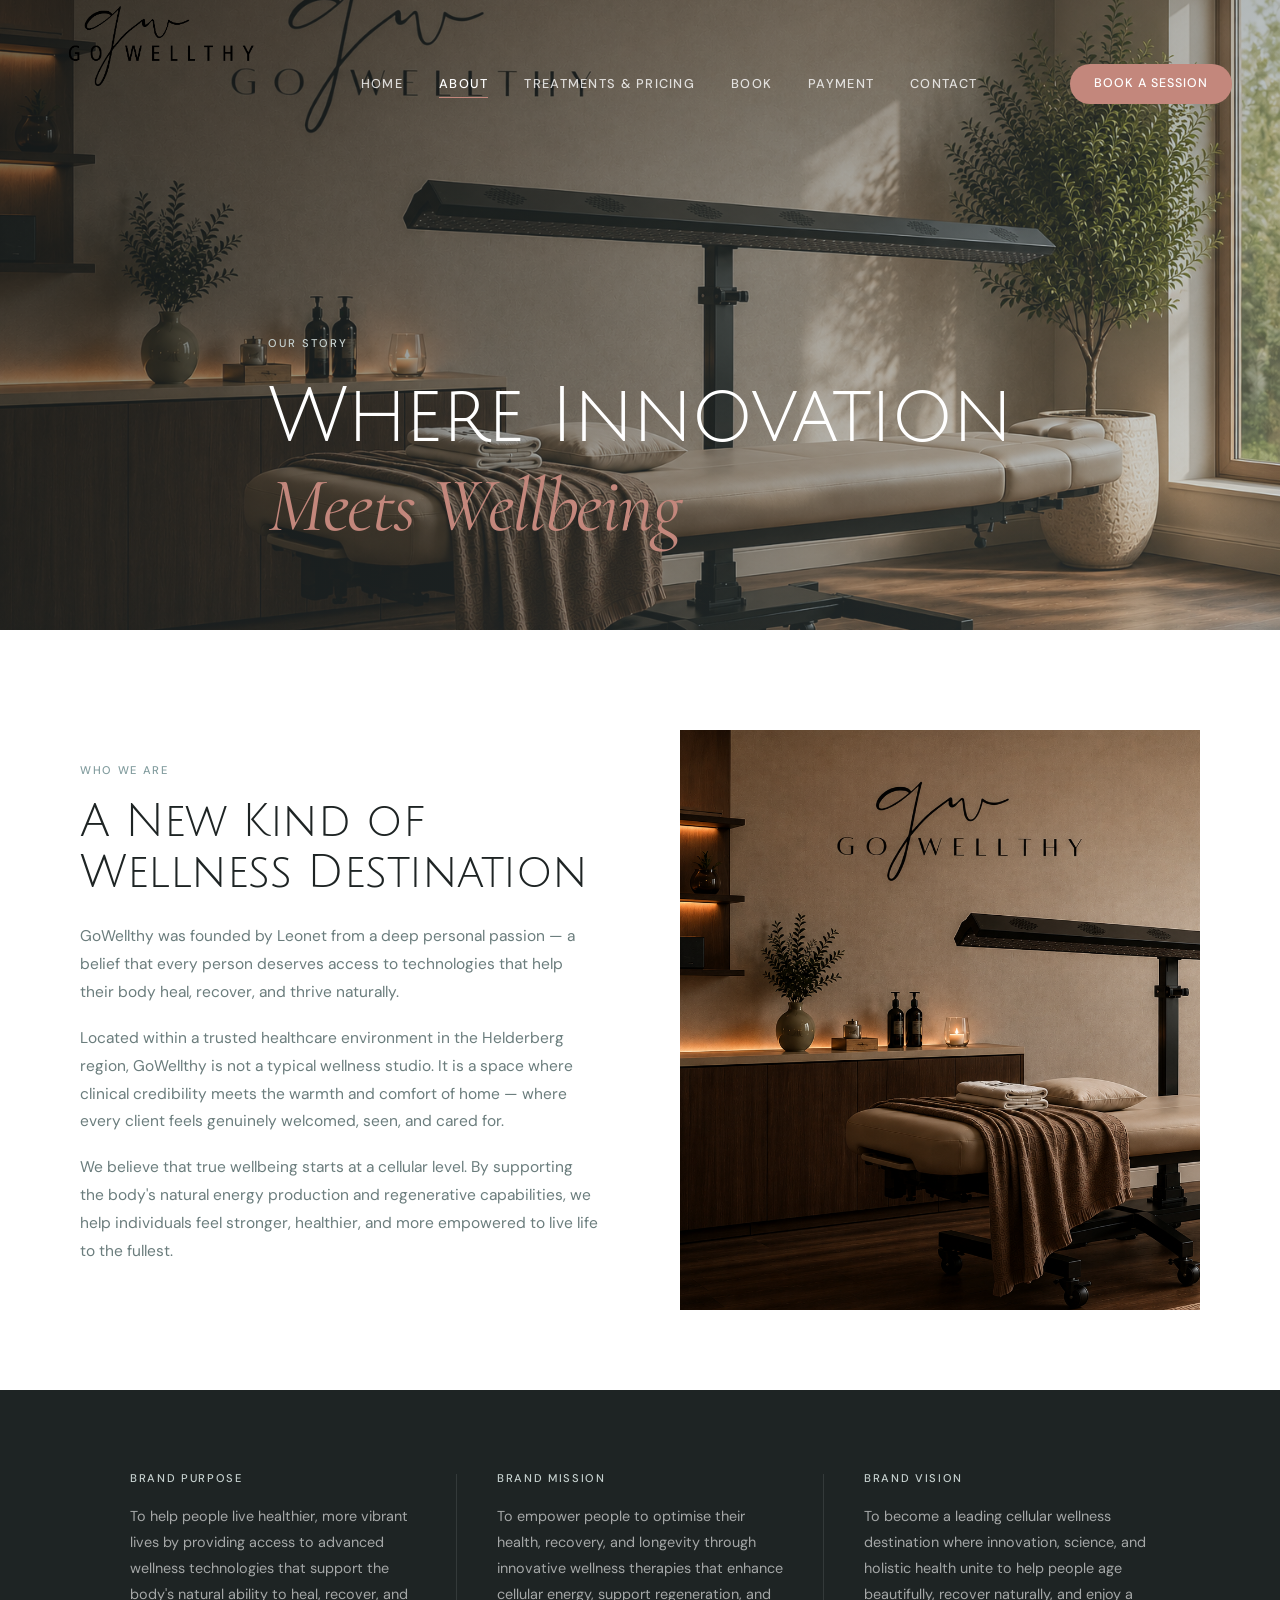
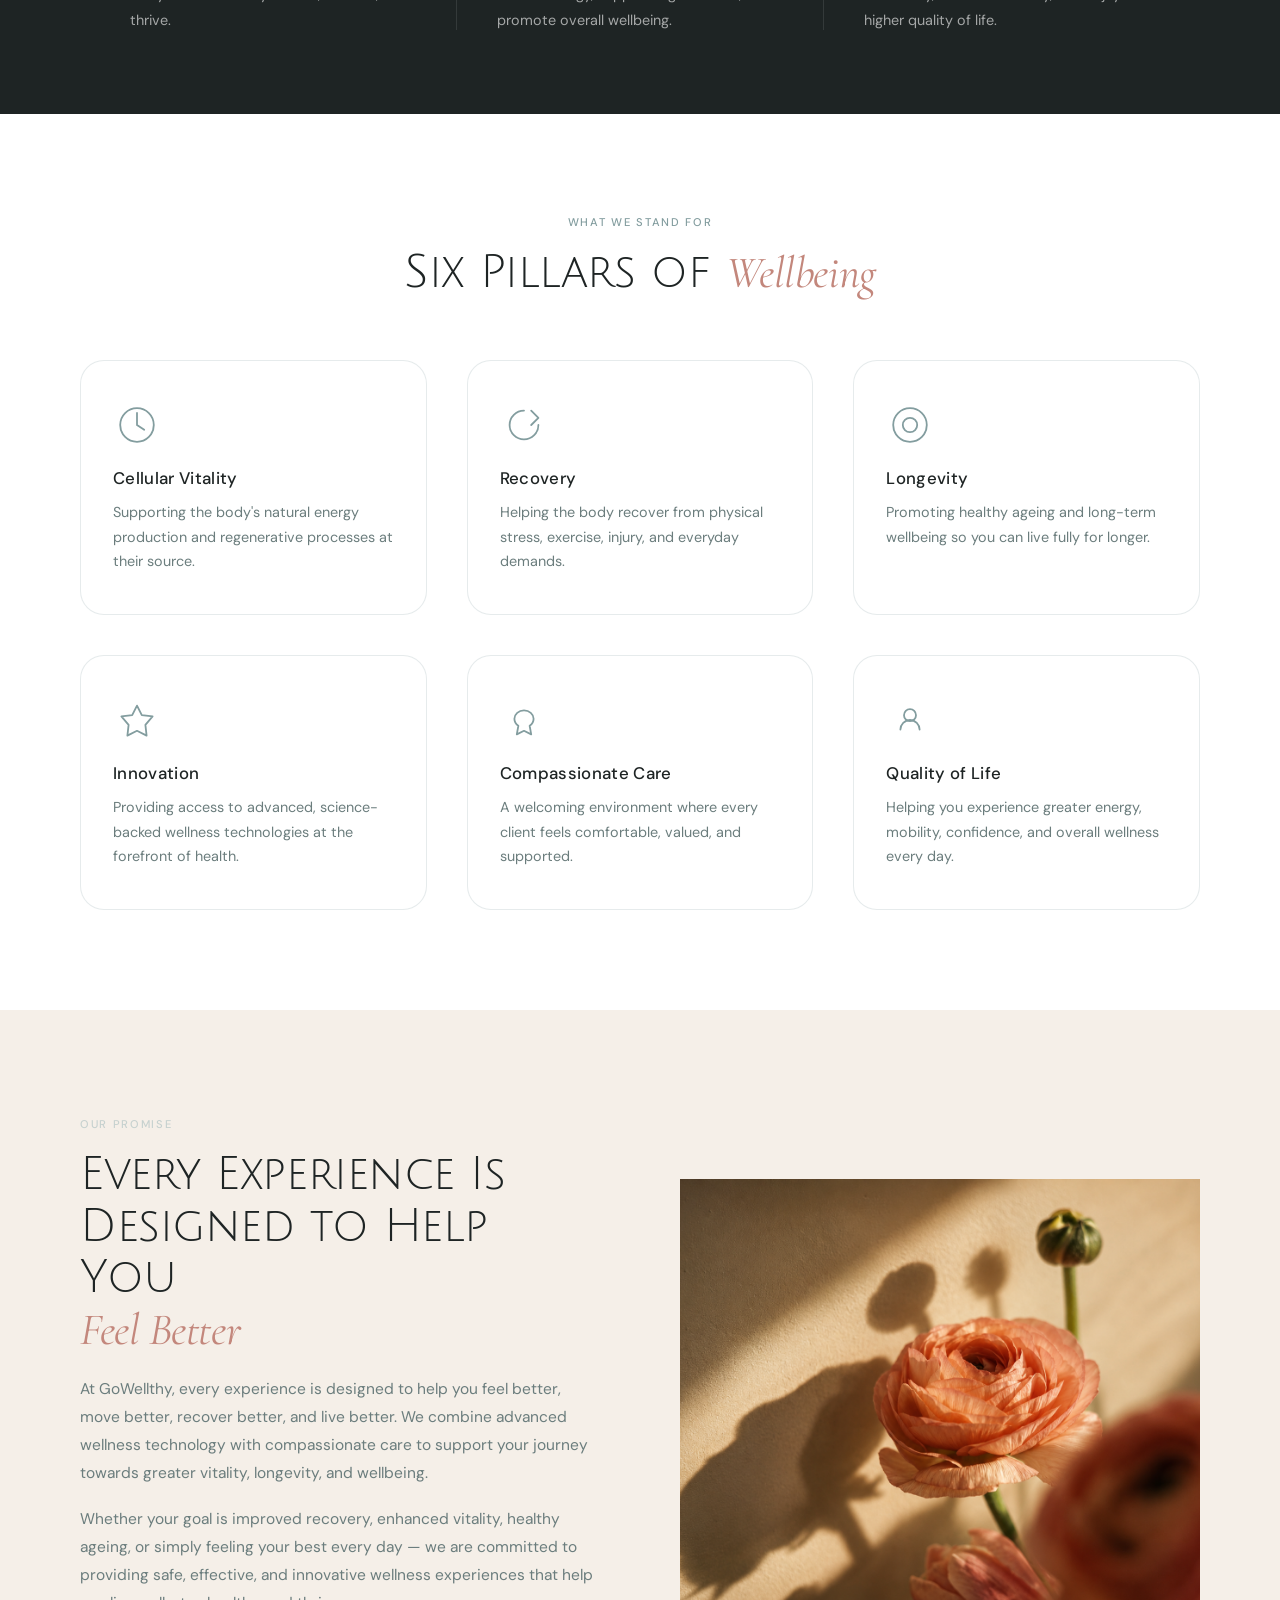
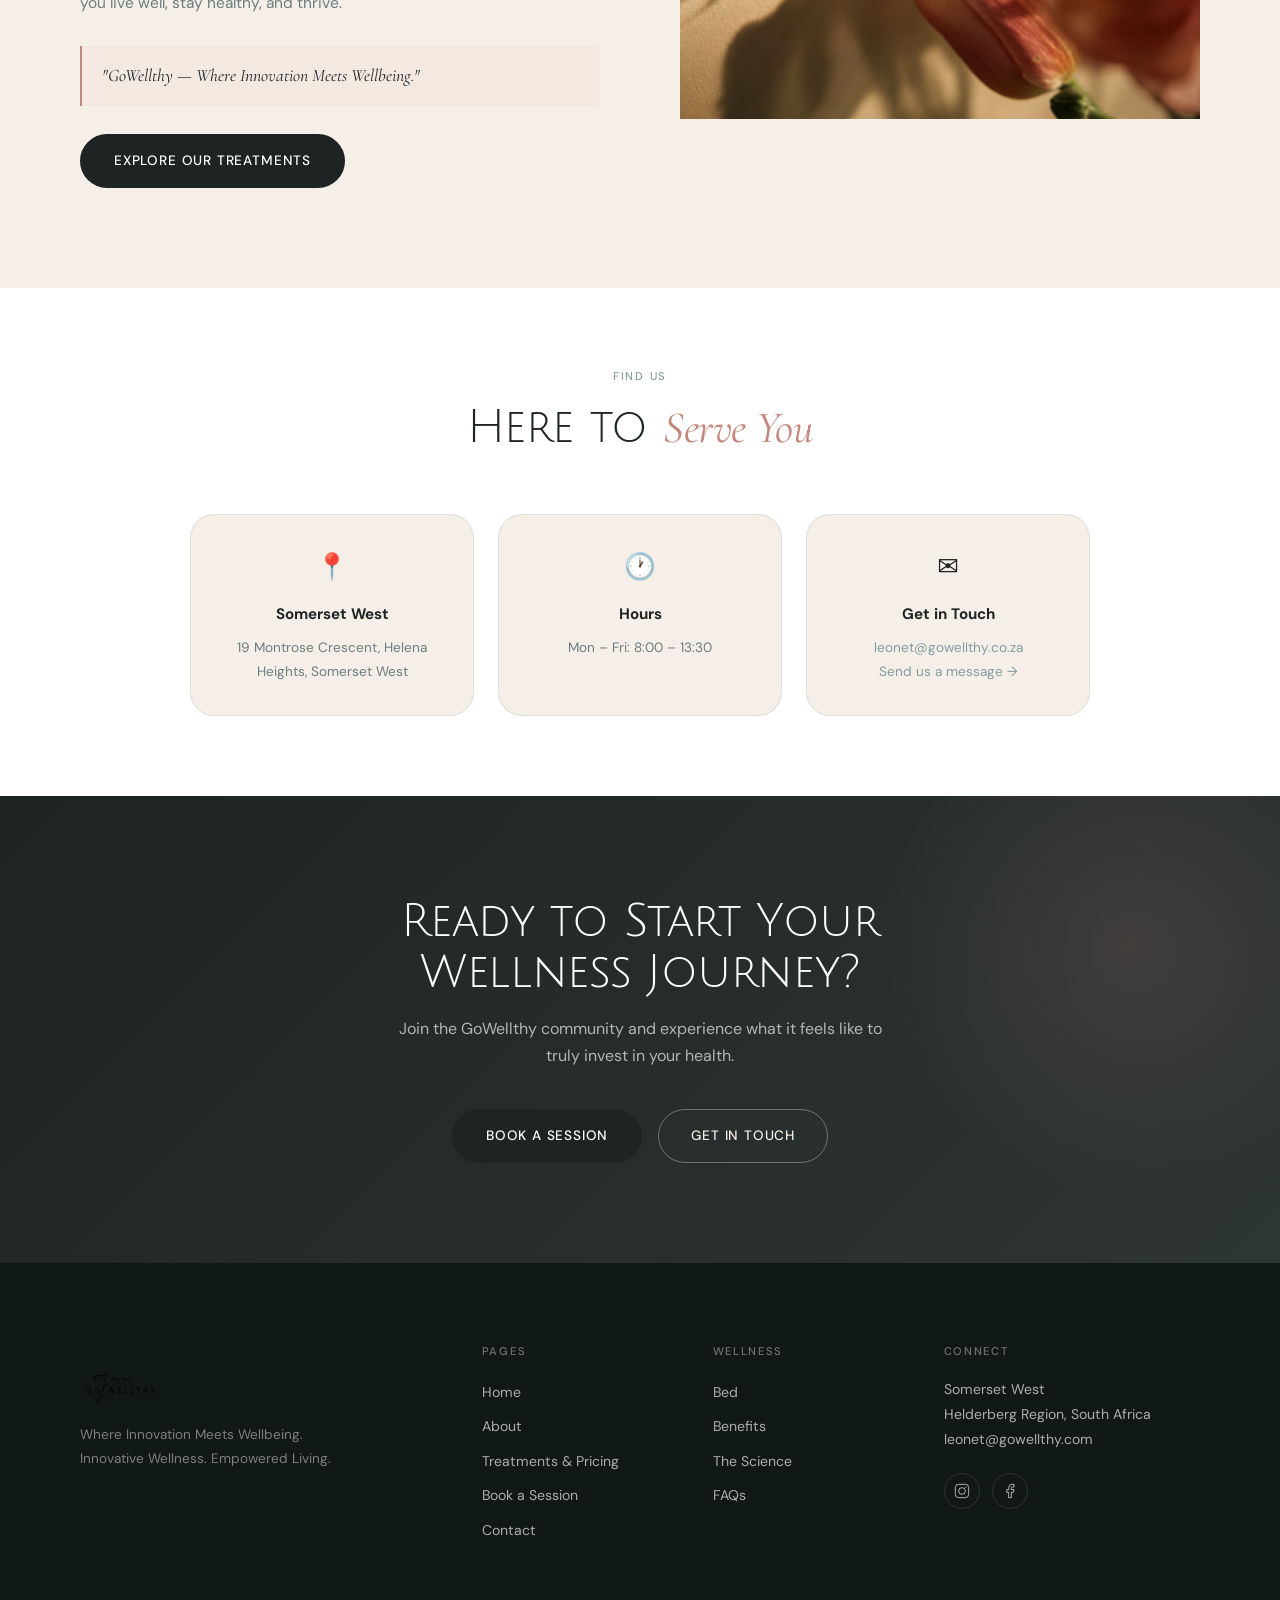
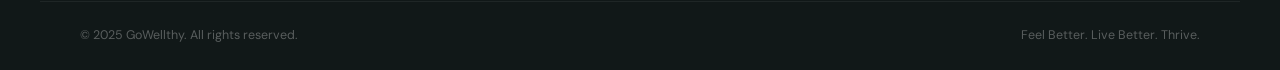
==== commit b65fc99d: "Update about.html Update contact details and social links" ====
--- a/about.html
+++ b/about.html
@@ -1,6 +1,13 @@
 ﻿<!DOCTYPE html>
 <html lang="en">
 <head>
+  <!-- Google Tag Manager -->
+  <script>(function(w,d,s,l,i){w[l]=w[l]||[];w[l].push({'gtm.start':
+  new Date().getTime(),event:'gtm.js'});var f=d.getElementsByTagName(s)[0],
+  j=d.createElement(s),dl=l!='dataLayer'?'&l='+l:'';j.async=true;j.src=
+  'https://www.googletagmanager.com/gtm.js?id='+i+dl;f.parentNode.insertBefore(j,f);
+  })(window,document,'script','dataLayer','GTM-MNTDL88Q');</script>
+  <!-- End Google Tag Manager -->
   <meta charset="UTF-8" />
   <meta name="viewport" content="width=device-width, initial-scale=1.0" />
   <title>About — GoWellthy</title>
@@ -8,8 +15,24 @@
   <link rel="preconnect" href="https://fonts.gstatic.com" crossorigin />
   <link href="https://fonts.googleapis.com/css2?family=Julius+Sans+One&family=Cormorant+Garamond:ital,wght@0,300;0,400;0,500;1,300;1,400&family=DM+Sans:wght@300;400;500&display=swap" rel="stylesheet" />
   <link rel="stylesheet" href="style.css" />
+  <!-- Meta Pixel -->
+  <script>
+  !function(f,b,e,v,n,t,s){if(f.fbq)return;n=f.fbq=function(){n.callMethod?
+  n.callMethod.apply(n,arguments):n.queue.push(arguments)};if(!f._fbq)f._fbq=n;
+  n.push=n;n.loaded=!0;n.version='2.0';n.queue=[];t=b.createElement(e);t.async=!0;
+  t.src=v;s=b.getElementsByTagName(e)[0];s.parentNode.insertBefore(t,s)}(window,
+  document,'script','https://connect.facebook.net/en_US/fbevents.js');
+  fbq('init', '27771052135836125');
+  fbq('track', 'PageView');
+  </script>
+  <noscript><img height="1" width="1" style="display:none"
+  src="https://www.facebook.com/tr?id=27771052135836125&ev=PageView&noscript=1"/></noscript>
 </head>
 <body>
+  <!-- Google Tag Manager (noscript) -->
+  <noscript><iframe src="https://www.googletagmanager.com/ns.html?id=GTM-MNTDL88Q"
+  height="0" width="0" style="display:none;visibility:hidden"></iframe></noscript>
+  <!-- End Google Tag Manager (noscript) -->
 
   <header class="nav scrolled" id="nav">
     <a href="index.html" class="logo">
@@ -180,7 +203,7 @@
       <div class="loc-card">
         <div class="loc-icon">✉️</div>
         <h4>Get in Touch</h4>
-        <p><a href="mailto:leonet@gowellthy.co.za" style="color:var(--teal)">leonet@gowellthy.co.za</a><br /><a href="contact.html" style="color:var(--teal)">Send us a message →</a></p>
+        <p><a href="mailto:leonet@gowellthy.com" style="color:var(--teal)">leonet@gowellthy.co.za</a><br /><a href="contact.html" style="color:var(--teal)">Send us a message →</a></p>
       </div>
     </div>
   </section>
@@ -221,10 +244,10 @@
       <div class="footer-contact">
         <h4>Connect</h4>
         <p>Somerset West<br />Helderberg Region, South Africa</p>
-        <a href="mailto:hello@gowellthy.co.za">hello@gowellthy.co.za</a>
+        <a href="mailto:leonet@gowellthy.com">leonet@gowellthy.com</a>
         <div class="social-links">
-          <a href="#" aria-label="Instagram"><svg viewBox="0 0 24 24" fill="none" stroke="currentColor" stroke-width="1.5"><rect x="2" y="2" width="20" height="20" rx="5"/><circle cx="12" cy="12" r="5"/><circle cx="17.5" cy="6.5" r="1" fill="currentColor" stroke="none"/></svg></a>
-          <a href="#" aria-label="Facebook"><svg viewBox="0 0 24 24" fill="none" stroke="currentColor" stroke-width="1.5"><path d="M18 2h-3a5 5 0 00-5 5v3H7v4h3v8h4v-8h3l1-4h-4V7a1 1 0 011-1h3z"/></svg></a>
+          <a href="https://www.instagram.com/cellularwellness_?igsh=Ynl3b3Vybm5nbHQx&utm_source=qr" target="_blank" rel="noopener" aria-label="Instagram"><svg viewBox="0 0 24 24" fill="none" stroke="currentColor" stroke-width="1.5"><rect x="2" y="2" width="20" height="20" rx="5"/><circle cx="12" cy="12" r="5"/><circle cx="17.5" cy="6.5" r="1" fill="currentColor" stroke="none"/></svg></a>
+          <a href="https://www.facebook.com/gowellthy" target="_blank" rel="noopener" aria-label="Facebook"><svg viewBox="0 0 24 24" fill="none" stroke="currentColor" stroke-width="1.5"><path d="M18 2h-3a5 5 0 00-5 5v3H7v4h3v8h4v-8h3l1-4h-4V7a1 1 0 011-1h3z"/></svg></a>
         </div>
       </div>
     </div>
@@ -238,3 +261,6 @@
 </body>
 </html>
 
+
+
+
--- a/style.css
+++ b/style.css
@@ -30,7 +30,7 @@
 
 *, *::before, *::after { box-sizing: border-box; margin: 0; padding: 0; }
 
-html { scroll-behavior: smooth; }
+html { scroll-behavior: smooth; overflow-x: hidden; max-width: 100%; }
 
 body {
   font-family: var(--font-body);
@@ -2097,7 +2097,7 @@
   .product-content { padding: 48px 32px; }
 
   .intro-img-wrap { height: 360px; }
-  .intro-badge { bottom: -10px; left: 16px; }
+  .intro-badge { display: none; }
 
   .testimonials-grid { grid-template-columns: 1fr; }
   .testimonial.featured { transform: none; }
@@ -2119,3 +2119,99 @@
 
   .add-ons-grid { grid-template-columns: 1fr 1fr; }
 }
+
+/* ============================
+   MOBILE STYLES (max 480px)
+   ============================ */
+@media (max-width: 480px) {
+  /* Prevent all horizontal overflow */
+  *, *::before, *::after { max-width: 100%; }
+
+  /* Container */
+  .container { padding: 0 16px; }
+
+  /* Logo — much smaller on mobile */
+  .logo-img { height: 100px !important; margin-top: -20px !important; }
+  .logo-img-dark { height: 90px !important; margin-top: -40px !important; }
+  .footer-logo-img { height: 60px !important; margin-top: 0 !important; }
+
+  /* Nav */
+  .nav { padding: 16px; }
+  .nav.scrolled { padding: 10px 16px; }
+
+  /* Hero */
+  .hero { min-height: 100svh; }
+  .hero-content { padding: 0 16px; margin-top: 80px; }
+  .hero-sub { font-size: 0.95rem; }
+  .hero-cta { flex-direction: column; gap: 12px; }
+  .hero-cta .btn-primary,
+  .hero-cta .btn-ghost { width: 100%; text-align: center; }
+
+  /* Sections */
+  .belief-strip { padding: 32px 16px; }
+  .belief-text { font-size: 1rem; }
+
+  .intro { gap: 32px; padding: 48px 0; }
+  .intro-text { order: 1; }
+  .intro-img-wrap { order: 2; aspect-ratio: 4/3; height: auto; }
+
+  /* Product feature */
+  .product-feature { flex-direction: column; }
+  .product-content { padding: 32px 16px; }
+  .product-img-side { min-height: 260px; }
+
+  /* Wavelengths */
+  .product-wavelengths { gap: 8px; flex-wrap: wrap; }
+
+  /* Audience */
+  .audience-split { gap: 32px; }
+  .audience-split-img { height: 280px; }
+  .audience-grid { gap: 16px; }
+  .audience-item { gap: 12px; }
+
+  /* Testimonials */
+  .testimonials-grid { gap: 16px; }
+
+  /* About page */
+  .about-hero { min-height: 50vh; }
+  .about-intro { gap: 32px; padding: 48px 0; }
+  .about-img-single { height: 300px; }
+  .promise-inner { gap: 32px; }
+  .promise-img { height: 300px; }
+
+  /* Pillars */
+  .pillars-grid { gap: 20px; }
+  .pillar { padding: 24px 20px; }
+
+  /* Location cards */
+  .location-cards { grid-template-columns: 1fr !important; gap: 16px; }
+
+  /* Treatments */
+  .treatment-grid { gap: 32px; }
+  .treatment-img-side { height: 300px; }
+  .science-boxes { gap: 16px; }
+
+  /* Payment */
+  .payment-layout { gap: 32px; }
+  .session-info-strip { flex-direction: column; gap: 24px; max-width: 100%; }
+  .payment-methods { grid-template-columns: 1fr; }
+
+  /* Contact */
+  .contact-layout { gap: 32px; }
+
+  /* Footer */
+  .footer-inner { gap: 24px; }
+  .footer-bottom { font-size: 0.78rem; }
+
+  /* CTA banner */
+  .cta-banner { padding: 60px 0; }
+  .cta-actions { flex-direction: column; gap: 12px; align-items: center; }
+  .cta-actions .btn-primary,
+  .cta-actions .btn-ghost-dark { width: 100%; text-align: center; }
+
+  /* Purpose strip */
+  .purpose-strip { padding: 48px 0; }
+
+  /* Booking */
+  .booking-layout { gap: 32px; }
+}
